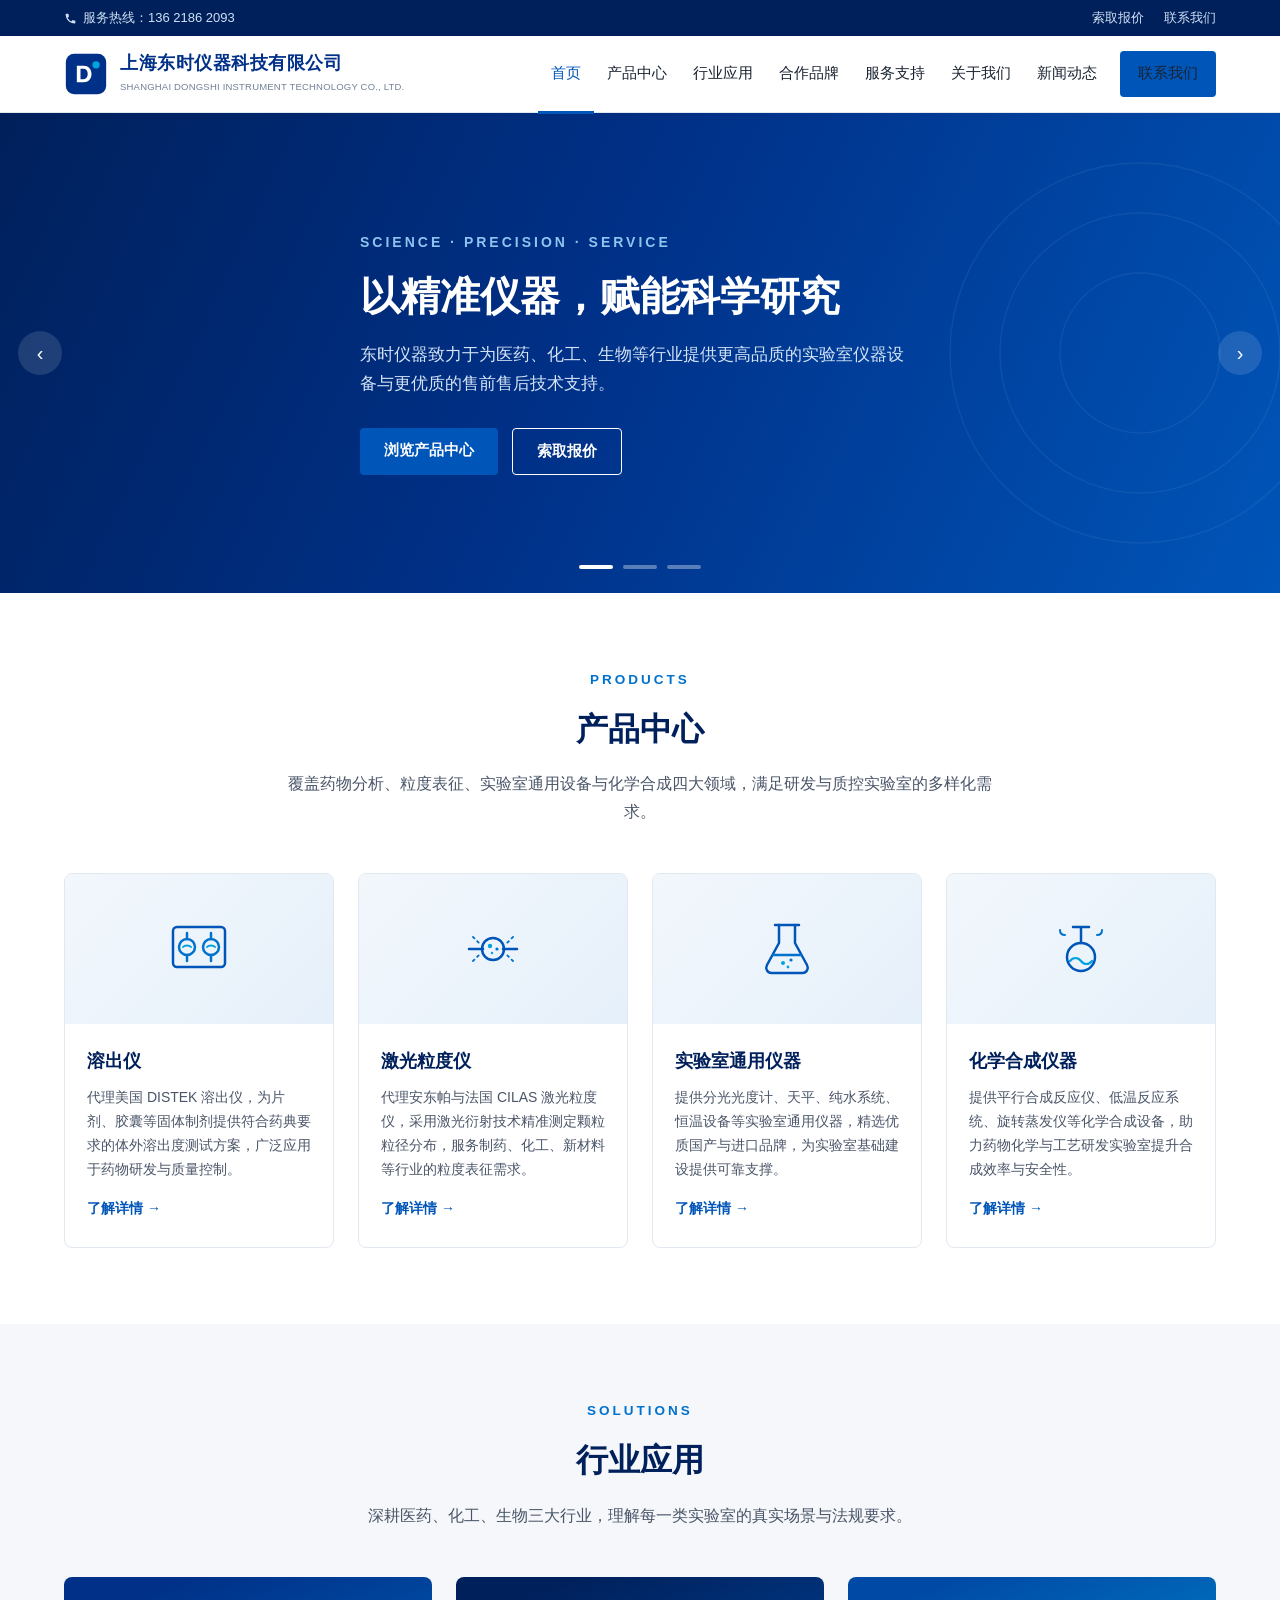
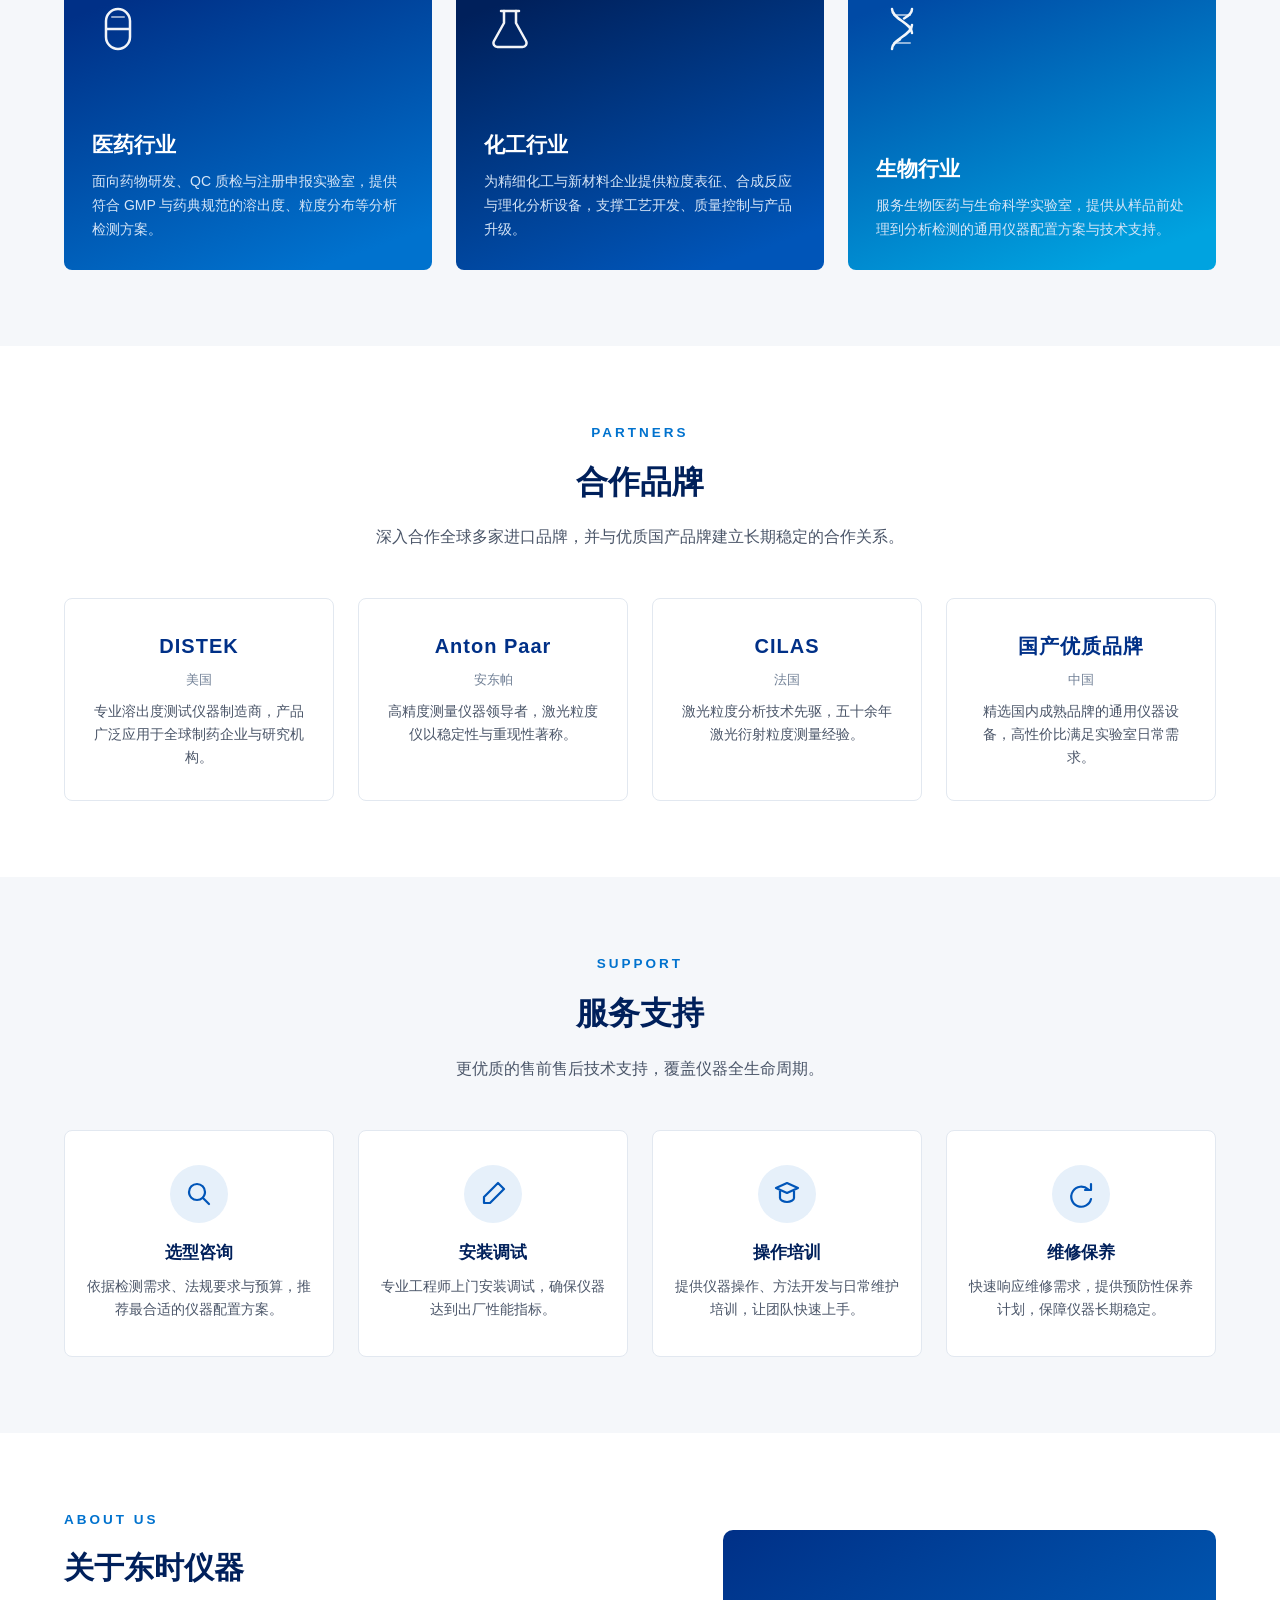
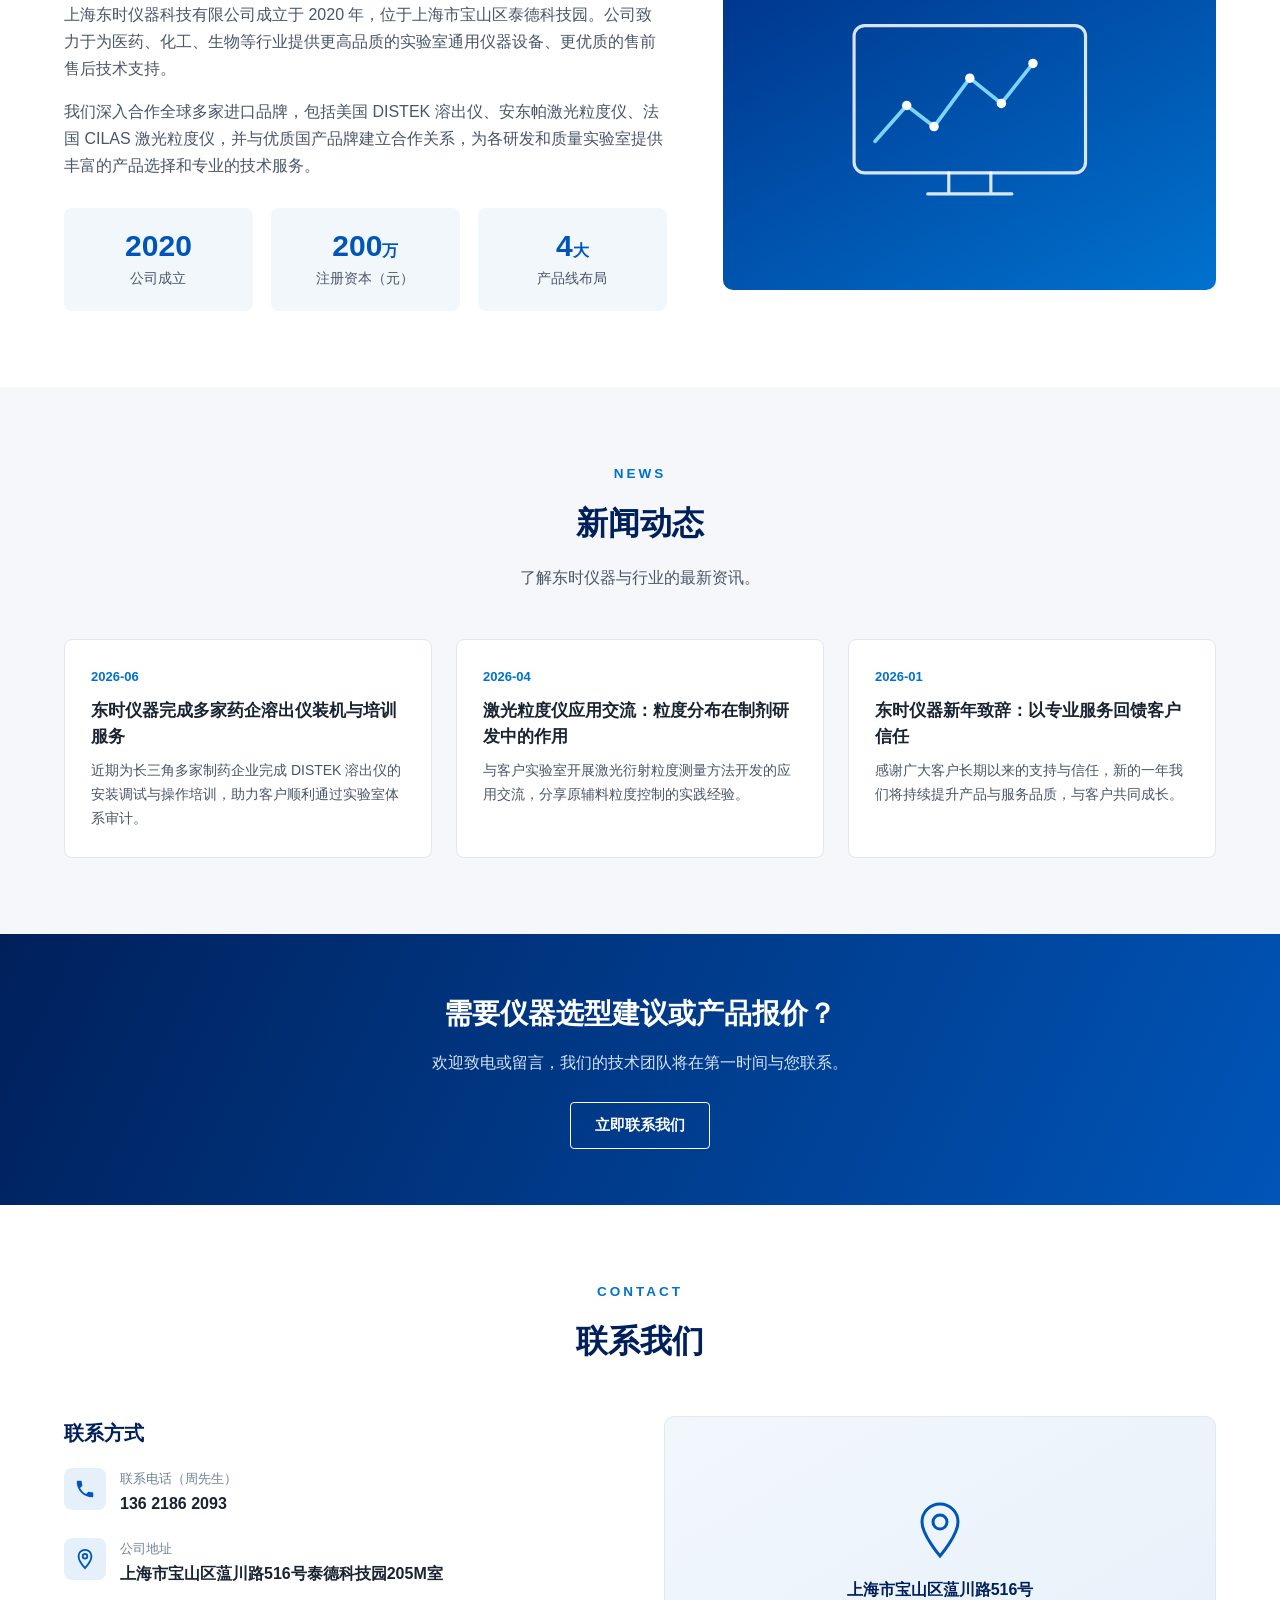
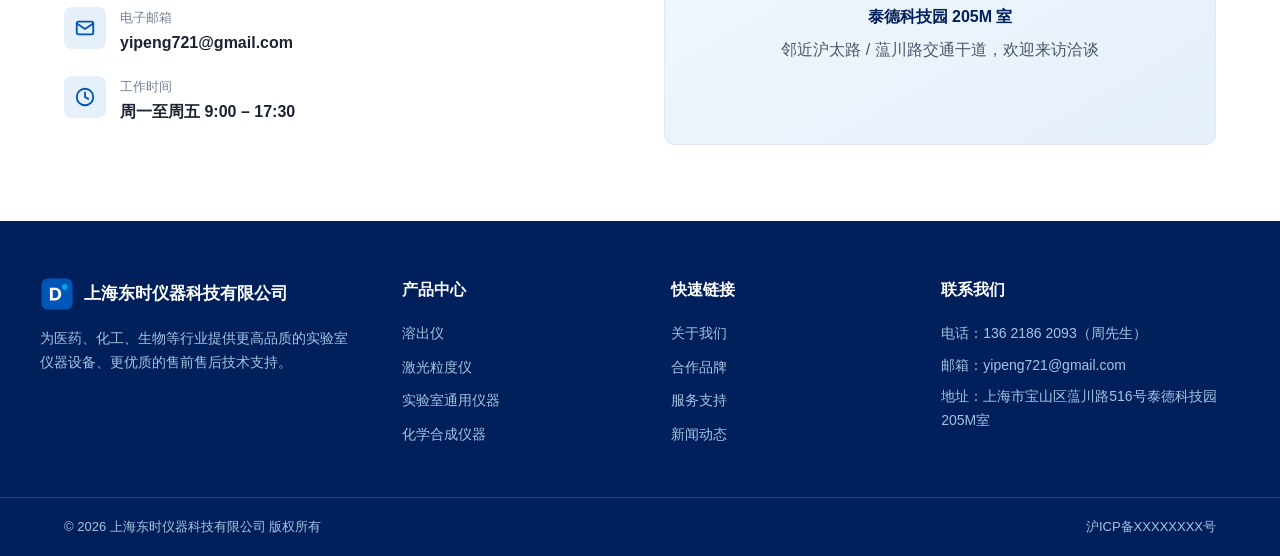
==== index.html @ e36bd873 "上海东时仪器科技有限公司官网 Co-Authored-By: Claude Fable 5 <noreply@anthropic.com>" ====
<!DOCTYPE html>
<html lang="zh-CN">
<head>
<meta charset="UTF-8">
<meta name="viewport" content="width=device-width, initial-scale=1.0">
<title>上海东时仪器科技有限公司 - 溶出仪 | 激光粒度仪 | 实验室通用仪器 | 化学合成仪器</title>
<meta name="description" content="上海东时仪器科技有限公司致力于为医药、化工、生物等行业提供高品质的实验室仪器设备与优质的售前售后技术支持。代理美国DISTEK溶出仪、安东帕激光粒度仪、法国CILAS激光粒度仪等国际品牌。">
<meta name="keywords" content="溶出仪,激光粒度仪,实验室通用仪器,化学合成仪器,DISTEK,安东帕,CILAS,上海东时仪器">
<style>
:root{
  --blue-900:#00205b;
  --blue-800:#003087;
  --blue-600:#0055b8;
  --blue-500:#0072ce;
  --blue-100:#e6f0fa;
  --blue-50:#f2f7fc;
  --ink:#1a2332;
  --gray-700:#4a5568;
  --gray-500:#718096;
  --gray-200:#e2e8f0;
  --gray-100:#f5f7fa;
  --white:#ffffff;
  --accent:#00a3e0;
  --max:1200px;
}
*{margin:0;padding:0;box-sizing:border-box;}
html{scroll-behavior:smooth;}
body{font-family:"PingFang SC","Hiragino Sans GB","Microsoft YaHei","Helvetica Neue",Arial,sans-serif;color:var(--ink);background:var(--white);line-height:1.7;font-size:16px;}
a{color:inherit;text-decoration:none;}
img{max-width:100%;display:block;}
ul{list-style:none;}
.container{max-width:var(--max);margin:0 auto;padding:0 24px;}

/* ===== Top utility bar ===== */
.topbar{background:var(--blue-900);color:#cfe0f5;font-size:13px;}
.topbar .container{display:flex;justify-content:space-between;align-items:center;height:36px;}
.topbar a{color:#cfe0f5;transition:color .2s;}
.topbar a:hover{color:#fff;}
.topbar .links{display:flex;gap:20px;}
.topbar .phone{display:flex;align-items:center;gap:6px;}

/* ===== Header / Nav ===== */
.header{background:var(--white);border-bottom:1px solid var(--gray-200);position:sticky;top:0;z-index:100;box-shadow:0 1px 8px rgba(0,32,91,.06);}
.header .container{display:flex;align-items:center;justify-content:space-between;height:76px;}
.logo{display:flex;align-items:center;gap:12px;}
.logo-mark{width:44px;height:44px;flex:none;}
.logo-text{line-height:1.25;}
.logo-text .cn{font-size:17.5px;font-weight:700;color:var(--blue-800);letter-spacing:.5px;white-space:nowrap;}
.logo-text .en{font-size:9.5px;color:var(--gray-500);letter-spacing:.2px;white-space:nowrap;}
.nav{display:flex;align-items:center;gap:0;}
.nav>li>a{display:block;padding:26px 13px;font-size:15px;font-weight:500;color:var(--ink);border-bottom:3px solid transparent;transition:all .2s;white-space:nowrap;}
.nav>li>a:hover,.nav>li>a.active{color:var(--blue-600);border-bottom-color:var(--blue-600);}
.nav-cta{margin-left:10px;}
.nav-cta .btn{white-space:nowrap;padding:9px 18px;}
@media (max-width:1150px){.logo-text .en{display:none;}.nav>li>a{padding:26px 10px;font-size:14.5px;}}
.btn{display:inline-block;padding:10px 24px;border-radius:4px;font-size:14.5px;font-weight:600;cursor:pointer;transition:all .2s;border:none;}
.btn-primary{background:var(--blue-600);color:#fff;}
.btn-primary:hover{background:var(--blue-800);}
.btn-outline{border:1.5px solid #fff;color:#fff;background:transparent;}
.btn-outline:hover{background:rgba(255,255,255,.15);}
.hamburger{display:none;background:none;border:none;cursor:pointer;padding:8px;}
.hamburger span{display:block;width:24px;height:2.5px;background:var(--blue-800);margin:5px 0;border-radius:2px;transition:.3s;}

/* ===== Hero carousel ===== */
.hero{position:relative;overflow:hidden;color:#fff;}
.slides{display:flex;transition:transform .6s ease;}
.slide{min-width:100%;min-height:480px;display:flex;align-items:center;position:relative;padding:70px 0;}
.slide-1{background:linear-gradient(115deg,#00205b 0%,#003087 45%,#0055b8 100%);}
.slide-2{background:linear-gradient(115deg,#001a4d 0%,#00318f 55%,#0072ce 100%);}
.slide-3{background:linear-gradient(115deg,#002b6b 0%,#004aa5 50%,#00a3e0 100%);}
.slide::after{content:"";position:absolute;inset:0;background:url("data:image/svg+xml,%3Csvg xmlns='http://www.w3.org/2000/svg' width='400' height='400' viewBox='0 0 400 400'%3E%3Cg fill='none' stroke='rgba(255,255,255,0.06)' stroke-width='1.5'%3E%3Ccircle cx='200' cy='200' r='80'/%3E%3Ccircle cx='200' cy='200' r='140'/%3E%3Ccircle cx='200' cy='200' r='190'/%3E%3C/g%3E%3C/svg%3E") right -60px center no-repeat;pointer-events:none;}
.slide .container{position:relative;z-index:2;}
.slide .eyebrow{font-size:14px;letter-spacing:3px;color:#8fc4f0;font-weight:600;margin-bottom:14px;}
.slide h1,.slide h2{font-size:40px;font-weight:700;line-height:1.35;margin-bottom:18px;max-width:640px;}
.slide p{font-size:17px;color:#d5e5f7;max-width:560px;margin-bottom:30px;}
.slide .actions{display:flex;gap:14px;flex-wrap:wrap;}
.hero-dots{position:absolute;bottom:24px;left:50%;transform:translateX(-50%);display:flex;gap:10px;z-index:5;}
.hero-dots button{width:34px;height:4px;border-radius:2px;border:none;background:rgba(255,255,255,.35);cursor:pointer;transition:background .3s;}
.hero-dots button.on{background:#fff;}
.hero-arrow{position:absolute;top:50%;transform:translateY(-50%);z-index:5;background:rgba(255,255,255,.12);border:none;color:#fff;width:44px;height:44px;border-radius:50%;font-size:20px;cursor:pointer;transition:background .2s;}
.hero-arrow:hover{background:rgba(255,255,255,.28);}
.hero-arrow.prev{left:18px;}
.hero-arrow.next{right:18px;}

/* ===== Section base ===== */
.section{padding:76px 0;}
.section-alt{background:var(--gray-100);}
.section-head{text-align:center;max-width:720px;margin:0 auto 48px;}
.section-head .kicker{font-size:13.5px;letter-spacing:3px;color:var(--blue-500);font-weight:700;margin-bottom:10px;}
.section-head h2{font-size:32px;color:var(--blue-900);font-weight:700;margin-bottom:14px;}
.section-head p{color:var(--gray-700);font-size:16px;}

/* ===== Product cards ===== */
.grid-4{display:grid;grid-template-columns:repeat(4,1fr);gap:24px;}
.card{background:#fff;border:1px solid var(--gray-200);border-radius:8px;overflow:hidden;transition:all .25s;display:flex;flex-direction:column;}
.card:hover{transform:translateY(-6px);box-shadow:0 14px 34px rgba(0,48,135,.14);border-color:var(--blue-500);}
.card-visual{height:150px;display:flex;align-items:center;justify-content:center;background:linear-gradient(135deg,var(--blue-50),var(--blue-100));}
.card-visual svg{width:72px;height:72px;}
.card-body{padding:22px 22px 26px;flex:1;display:flex;flex-direction:column;}
.card-body h3{font-size:18px;color:var(--blue-900);margin-bottom:10px;font-weight:700;}
.card-body p{font-size:14px;color:var(--gray-700);flex:1;margin-bottom:16px;}
.card-link{font-size:14px;font-weight:600;color:var(--blue-600);}
.card-link::after{content:" →";transition:margin .2s;}
.card:hover .card-link::after{margin-left:4px;}

/* ===== Solutions / industries ===== */
.grid-3{display:grid;grid-template-columns:repeat(3,1fr);gap:24px;}
.industry{position:relative;border-radius:8px;overflow:hidden;color:#fff;padding:150px 28px 28px;min-height:260px;display:flex;flex-direction:column;justify-content:flex-end;transition:transform .25s;}
.industry:hover{transform:translateY(-6px);}
.ind-pharma{background:linear-gradient(160deg,#003087 10%,#0072ce 90%);}
.ind-chem{background:linear-gradient(160deg,#00205b 10%,#0055b8 90%);}
.ind-bio{background:linear-gradient(160deg,#004aa5 10%,#00a3e0 90%);}
.industry h3{font-size:21px;margin-bottom:8px;font-weight:700;}
.industry p{font-size:14px;color:#d5e5f7;}
.industry .icon{position:absolute;top:26px;left:28px;width:52px;height:52px;opacity:.95;}

/* ===== Brands ===== */
.brands{display:grid;grid-template-columns:repeat(4,1fr);gap:24px;}
.brand{background:#fff;border:1px solid var(--gray-200);border-radius:8px;padding:30px 24px;text-align:center;transition:all .25s;}
.brand:hover{box-shadow:0 10px 26px rgba(0,48,135,.12);border-color:var(--blue-500);}
.brand .name{font-size:20px;font-weight:800;color:var(--blue-800);letter-spacing:1px;margin-bottom:6px;}
.brand .from{font-size:13px;color:var(--gray-500);margin-bottom:10px;}
.brand p{font-size:13.5px;color:var(--gray-700);}

/* ===== About ===== */
.about-wrap{display:grid;grid-template-columns:1.1fr .9fr;gap:56px;align-items:center;}
.about-text h2{font-size:30px;color:var(--blue-900);margin-bottom:8px;}
.about-text .kicker{font-size:13.5px;letter-spacing:3px;color:var(--blue-500);font-weight:700;margin-bottom:10px;}
.about-text p{color:var(--gray-700);margin-bottom:16px;}
.stats{display:grid;grid-template-columns:repeat(3,1fr);gap:18px;margin-top:28px;}
.stat{background:var(--blue-50);border-radius:8px;padding:20px 16px;text-align:center;}
.stat .num{font-size:30px;font-weight:800;color:var(--blue-600);line-height:1.2;}
.stat .num span{font-size:16px;font-weight:600;}
.stat .label{font-size:13.5px;color:var(--gray-700);margin-top:4px;}
.about-visual{background:linear-gradient(150deg,var(--blue-800),var(--blue-500));border-radius:10px;min-height:360px;display:flex;align-items:center;justify-content:center;position:relative;overflow:hidden;}
.about-visual svg{width:64%;height:auto;}

/* ===== Services ===== */
.services{display:grid;grid-template-columns:repeat(4,1fr);gap:24px;}
.service{text-align:center;padding:34px 22px;background:#fff;border-radius:8px;border:1px solid var(--gray-200);transition:all .25s;}
.service:hover{box-shadow:0 10px 26px rgba(0,48,135,.12);}
.service .ico{width:58px;height:58px;margin:0 auto 16px;background:var(--blue-100);border-radius:50%;display:flex;align-items:center;justify-content:center;}
.service .ico svg{width:30px;height:30px;}
.service h3{font-size:17px;color:var(--blue-900);margin-bottom:8px;}
.service p{font-size:13.5px;color:var(--gray-700);}

/* ===== News ===== */
.news-grid{display:grid;grid-template-columns:repeat(3,1fr);gap:24px;}
.news{background:#fff;border:1px solid var(--gray-200);border-radius:8px;padding:26px;transition:all .25s;}
.news:hover{box-shadow:0 10px 26px rgba(0,48,135,.12);border-color:var(--blue-500);}
.news .date{font-size:13px;color:var(--blue-500);font-weight:600;margin-bottom:10px;}
.news h3{font-size:17px;color:var(--ink);margin-bottom:10px;line-height:1.5;}
.news p{font-size:14px;color:var(--gray-700);}

/* ===== CTA band ===== */
.cta-band{background:linear-gradient(115deg,var(--blue-900),var(--blue-600));color:#fff;padding:56px 0;text-align:center;}
.cta-band h2{font-size:28px;margin-bottom:12px;}
.cta-band p{color:#d5e5f7;margin-bottom:26px;font-size:16px;}

/* ===== Contact ===== */
.contact-wrap{display:grid;grid-template-columns:1fr 1fr;gap:48px;}
.contact-info h3{font-size:20px;color:var(--blue-900);margin-bottom:18px;}
.contact-item{display:flex;gap:14px;margin-bottom:20px;align-items:flex-start;}
.contact-item .ico{width:42px;height:42px;flex:none;background:var(--blue-100);border-radius:8px;display:flex;align-items:center;justify-content:center;}
.contact-item .ico svg{width:22px;height:22px;}
.contact-item .label{font-size:13px;color:var(--gray-500);}
.contact-item .val{font-size:16px;font-weight:600;color:var(--ink);}
.contact-map{background:linear-gradient(150deg,var(--blue-50),var(--blue-100));border:1px solid var(--gray-200);border-radius:10px;display:flex;flex-direction:column;align-items:center;justify-content:center;padding:40px;text-align:center;color:var(--gray-700);}
.contact-map svg{width:64px;height:64px;margin-bottom:14px;}
.contact-map .addr{font-weight:600;color:var(--blue-900);font-size:16px;margin-bottom:6px;}

/* ===== Footer ===== */
.footer{background:var(--blue-900);color:#a9c2e2;font-size:14px;}
.footer-main{padding:56px 0 40px;display:grid;grid-template-columns:1.4fr 1fr 1fr 1.3fr;gap:40px;}
.footer h4{color:#fff;font-size:15.5px;margin-bottom:18px;font-weight:600;}
.footer .flogo{display:flex;align-items:center;gap:10px;margin-bottom:16px;}
.footer .flogo .cn{color:#fff;font-weight:700;font-size:17px;}
.footer p{margin-bottom:8px;}
.footer ul li{margin-bottom:10px;}
.footer a:hover{color:#fff;}
.footer-bottom{border-top:1px solid rgba(255,255,255,.14);padding:18px 0;font-size:13px;}
.footer-bottom .container{display:flex;justify-content:space-between;flex-wrap:wrap;gap:8px;}
.footer-bottom a:hover{color:#fff;}

/* ===== Back to top ===== */
#toTop{position:fixed;right:26px;bottom:26px;width:44px;height:44px;border-radius:50%;background:var(--blue-600);color:#fff;border:none;font-size:18px;cursor:pointer;opacity:0;pointer-events:none;transition:opacity .3s;z-index:90;box-shadow:0 6px 18px rgba(0,48,135,.35);}
#toTop.show{opacity:1;pointer-events:auto;}

/* ===== Responsive ===== */
@media (max-width:1024px){
  .grid-4,.brands,.services{grid-template-columns:repeat(2,1fr);}
  .grid-3,.news-grid{grid-template-columns:1fr 1fr;}
  .about-wrap,.contact-wrap{grid-template-columns:1fr;}
  .footer-main{grid-template-columns:1fr 1fr;}
  .slide h1,.slide h2{font-size:32px;}
}
@media (max-width:720px){
  .nav{display:none;position:absolute;top:76px;left:0;right:0;background:#fff;flex-direction:column;gap:0;box-shadow:0 12px 24px rgba(0,32,91,.12);padding:8px 0 16px;}
  .nav.open{display:flex;}
  .nav>li{width:100%;}
  .nav>li>a{padding:14px 24px;border-bottom:none;}
  .nav-cta{margin:10px 24px 0;}
  .hamburger{display:block;}
  .topbar .links{display:none;}
  .grid-4,.grid-3,.brands,.services,.news-grid{grid-template-columns:1fr;}
  .footer-main{grid-template-columns:1fr;}
  .slide h1,.slide h2{font-size:26px;}
  .slide{min-height:420px;}
  .stats{grid-template-columns:repeat(3,1fr);gap:10px;}
  .section{padding:56px 0;}
  .hero-arrow{display:none;}
}
</style>
</head>
<body>

<!-- ======= 顶部通栏 ======= -->
<div class="topbar">
  <div class="container">
    <div class="phone">
      <svg width="13" height="13" viewBox="0 0 24 24" fill="currentColor"><path d="M6.6 10.8c1.4 2.8 3.8 5.1 6.6 6.6l2.2-2.2c.3-.3.7-.4 1-.2 1.1.4 2.3.6 3.6.6.6 0 1 .4 1 1V20c0 .6-.4 1-1 1C10.6 21 3 13.4 3 4c0-.6.4-1 1-1h3.5c.6 0 1 .4 1 1 0 1.2.2 2.4.6 3.6.1.3 0 .7-.2 1l-2.3 2.2z"/></svg>
      服务热线：136 2186 2093
    </div>
    <div class="links">
      <a href="#contact">索取报价</a>
      <a href="#contact">联系我们</a>
    </div>
  </div>
</div>

<!-- ======= 主导航 ======= -->
<header class="header">
  <div class="container">
    <a class="logo" href="#top">
      <svg class="logo-mark" viewBox="0 0 48 48" xmlns="http://www.w3.org/2000/svg">
        <rect x="2" y="2" width="44" height="44" rx="9" fill="#003087"/>
        <path d="M14 33V15h7.5c5 0 8.5 3.6 8.5 9s-3.5 9-8.5 9H14zm4-3.4h3.3c2.8 0 4.6-2.2 4.6-5.6s-1.8-5.6-4.6-5.6H18v11.2z" fill="#fff"/>
        <circle cx="35" cy="14" r="4" fill="#00a3e0"/>
      </svg>
      <span class="logo-text">
        <span class="cn">上海东时仪器科技有限公司</span><br>
        <span class="en">SHANGHAI DONGSHI INSTRUMENT TECHNOLOGY CO., LTD.</span>
      </span>
    </a>
    <nav>
      <ul class="nav" id="mainNav">
        <li><a href="#top" class="active">首页</a></li>
        <li><a href="#products">产品中心</a></li>
        <li><a href="#solutions">行业应用</a></li>
        <li><a href="#brands">合作品牌</a></li>
        <li><a href="#services">服务支持</a></li>
        <li><a href="#about">关于我们</a></li>
        <li><a href="#news">新闻动态</a></li>
        <li class="nav-cta"><a class="btn btn-primary" href="#contact">联系我们</a></li>
      </ul>
    </nav>
    <button class="hamburger" id="hamburger" aria-label="菜单"><span></span><span></span><span></span></button>
  </div>
</header>

<!-- ======= Banner 轮播 ======= -->
<section class="hero" id="top">
  <div class="slides" id="slides">
    <div class="slide slide-1">
      <div class="container">
        <div class="eyebrow">SCIENCE · PRECISION · SERVICE</div>
        <h1>以精准仪器，赋能科学研究</h1>
        <p>东时仪器致力于为医药、化工、生物等行业提供更高品质的实验室仪器设备与更优质的售前售后技术支持。</p>
        <div class="actions">
          <a class="btn btn-primary" href="#products">浏览产品中心</a>
          <a class="btn btn-outline" href="#contact">索取报价</a>
        </div>
      </div>
    </div>
    <div class="slide slide-2">
      <div class="container">
        <div class="eyebrow">GLOBAL PARTNERS</div>
        <h2>携手全球一流品牌，服务中国实验室</h2>
        <p>深入合作美国 DISTEK、安东帕、法国 CILAS 等多家进口品牌，并与优质国产品牌建立稳定合作，为研发与质量实验室提供全面选择。</p>
        <div class="actions">
          <a class="btn btn-primary" href="#brands">了解合作品牌</a>
        </div>
      </div>
    </div>
    <div class="slide slide-3">
      <div class="container">
        <div class="eyebrow">TECHNICAL SUPPORT</div>
        <h2>专业技术团队，全生命周期服务保障</h2>
        <p>从选型咨询、安装调试、操作培训到维修保养，提供覆盖仪器全生命周期的技术支持，让每一台仪器持续稳定运行。</p>
        <div class="actions">
          <a class="btn btn-primary" href="#services">查看服务支持</a>
        </div>
      </div>
    </div>
  </div>
  <button class="hero-arrow prev" id="prevBtn" aria-label="上一张">‹</button>
  <button class="hero-arrow next" id="nextBtn" aria-label="下一张">›</button>
  <div class="hero-dots" id="dots"></div>
</section>

<!-- ======= 产品中心 ======= -->
<section class="section" id="products">
  <div class="container">
    <div class="section-head">
      <div class="kicker">PRODUCTS</div>
      <h2>产品中心</h2>
      <p>覆盖药物分析、粒度表征、实验室通用设备与化学合成四大领域，满足研发与质控实验室的多样化需求。</p>
    </div>
    <div class="grid-4">
      <div class="card">
        <div class="card-visual">
          <svg viewBox="0 0 72 72" fill="none" xmlns="http://www.w3.org/2000/svg">
            <rect x="10" y="14" width="52" height="40" rx="4" stroke="#0055b8" stroke-width="2.5"/>
            <circle cx="24" cy="34" r="8" stroke="#0072ce" stroke-width="2.5"/>
            <path d="M24 26v-6M24 42v6" stroke="#0072ce" stroke-width="2.5" stroke-linecap="round"/>
            <circle cx="48" cy="34" r="8" stroke="#0072ce" stroke-width="2.5"/>
            <path d="M48 26v-6M48 42v6" stroke="#0072ce" stroke-width="2.5" stroke-linecap="round"/>
            <path d="M20 34c1.5-2 6.5-2 8 0M44 34c1.5-2 6.5-2 8 0" stroke="#00a3e0" stroke-width="2" stroke-linecap="round"/>
          </svg>
        </div>
        <div class="card-body">
          <h3>溶出仪</h3>
          <p>代理美国 DISTEK 溶出仪，为片剂、胶囊等固体制剂提供符合药典要求的体外溶出度测试方案，广泛应用于药物研发与质量控制。</p>
          <span class="card-link">了解详情</span>
        </div>
      </div>
      <div class="card">
        <div class="card-visual">
          <svg viewBox="0 0 72 72" fill="none" xmlns="http://www.w3.org/2000/svg">
            <path d="M12 36h14M46 36h14" stroke="#0055b8" stroke-width="2.5" stroke-linecap="round"/>
            <circle cx="36" cy="36" r="11" stroke="#0055b8" stroke-width="2.5"/>
            <circle cx="33" cy="33" r="2.2" fill="#00a3e0"/>
            <circle cx="40" cy="36" r="1.6" fill="#0072ce"/>
            <circle cx="35" cy="40" r="1.2" fill="#00a3e0"/>
            <path d="M16 24l8 8M56 24l-8 8M16 48l8-8M56 48l-8-8" stroke="#0072ce" stroke-width="1.8" stroke-linecap="round" stroke-dasharray="2 4"/>
          </svg>
        </div>
        <div class="card-body">
          <h3>激光粒度仪</h3>
          <p>代理安东帕与法国 CILAS 激光粒度仪，采用激光衍射技术精准测定颗粒粒径分布，服务制药、化工、新材料等行业的粒度表征需求。</p>
          <span class="card-link">了解详情</span>
        </div>
      </div>
      <div class="card">
        <div class="card-visual">
          <svg viewBox="0 0 72 72" fill="none" xmlns="http://www.w3.org/2000/svg">
            <path d="M28 12v18L16 52c-2 3.5.5 8 4.5 8h31c4 0 6.5-4.5 4.5-8L44 30V12" stroke="#0055b8" stroke-width="2.5" stroke-linecap="round" stroke-linejoin="round"/>
            <path d="M24 12h24" stroke="#0055b8" stroke-width="2.5" stroke-linecap="round"/>
            <path d="M22 42h28" stroke="#0072ce" stroke-width="2.5" stroke-linecap="round"/>
            <circle cx="32" cy="50" r="2" fill="#00a3e0"/>
            <circle cx="40" cy="47" r="1.6" fill="#0072ce"/>
            <circle cx="37" cy="54" r="1.4" fill="#00a3e0"/>
          </svg>
        </div>
        <div class="card-body">
          <h3>实验室通用仪器</h3>
          <p>提供分光光度计、天平、纯水系统、恒温设备等实验室通用仪器，精选优质国产与进口品牌，为实验室基础建设提供可靠支撑。</p>
          <span class="card-link">了解详情</span>
        </div>
      </div>
      <div class="card">
        <div class="card-visual">
          <svg viewBox="0 0 72 72" fill="none" xmlns="http://www.w3.org/2000/svg">
            <circle cx="36" cy="44" r="14" stroke="#0055b8" stroke-width="2.5"/>
            <path d="M36 30V14M28 14h16" stroke="#0055b8" stroke-width="2.5" stroke-linecap="round"/>
            <path d="M25 48c3-4 8-4 11 0s8 4 11 0" stroke="#00a3e0" stroke-width="2.2" stroke-linecap="round"/>
            <path d="M52 22c3 0 5-2 5-5M20 22c-3 0-5-2-5-5" stroke="#0072ce" stroke-width="2" stroke-linecap="round"/>
          </svg>
        </div>
        <div class="card-body">
          <h3>化学合成仪器</h3>
          <p>提供平行合成反应仪、低温反应系统、旋转蒸发仪等化学合成设备，助力药物化学与工艺研发实验室提升合成效率与安全性。</p>
          <span class="card-link">了解详情</span>
        </div>
      </div>
    </div>
  </div>
</section>

<!-- ======= 行业应用 ======= -->
<section class="section section-alt" id="solutions">
  <div class="container">
    <div class="section-head">
      <div class="kicker">SOLUTIONS</div>
      <h2>行业应用</h2>
      <p>深耕医药、化工、生物三大行业，理解每一类实验室的真实场景与法规要求。</p>
    </div>
    <div class="grid-3">
      <div class="industry ind-pharma">
        <svg class="icon" viewBox="0 0 52 52" fill="none"><rect x="14" y="6" width="24" height="40" rx="12" stroke="#fff" stroke-width="2.5"/><path d="M14 26h24" stroke="#fff" stroke-width="2.5"/><path d="M20 14l12 0" stroke="rgba(255,255,255,.6)" stroke-width="2" stroke-linecap="round"/></svg>
        <h3>医药行业</h3>
        <p>面向药物研发、QC 质检与注册申报实验室，提供符合 GMP 与药典规范的溶出度、粒度分布等分析检测方案。</p>
      </div>
      <div class="industry ind-chem">
        <svg class="icon" viewBox="0 0 52 52" fill="none"><path d="M20 8v12L10 38c-1.5 3 .5 6 3.5 6h25c3 0 5-3 3.5-6L32 20V8" stroke="#fff" stroke-width="2.5" stroke-linecap="round" stroke-linejoin="round"/><path d="M17 8h18" stroke="#fff" stroke-width="2.5" stroke-linecap="round"/></svg>
        <h3>化工行业</h3>
        <p>为精细化工与新材料企业提供粒度表征、合成反应与理化分析设备，支撑工艺开发、质量控制与产品升级。</p>
      </div>
      <div class="industry ind-bio">
        <svg class="icon" viewBox="0 0 52 52" fill="none"><path d="M16 6c0 10 20 14 20 24M36 6c0 4-3.5 7-8 9.5M16 46c0-10 20-14 20-24M16 46c0-4 3.5-7 8-9.5" stroke="#fff" stroke-width="2.5" stroke-linecap="round"/><path d="M18 12h16M18 40h16" stroke="rgba(255,255,255,.6)" stroke-width="2" stroke-linecap="round"/></svg>
        <h3>生物行业</h3>
        <p>服务生物医药与生命科学实验室，提供从样品前处理到分析检测的通用仪器配置方案与技术支持。</p>
      </div>
    </div>
  </div>
</section>

<!-- ======= 合作品牌 ======= -->
<section class="section" id="brands">
  <div class="container">
    <div class="section-head">
      <div class="kicker">PARTNERS</div>
      <h2>合作品牌</h2>
      <p>深入合作全球多家进口品牌，并与优质国产品牌建立长期稳定的合作关系。</p>
    </div>
    <div class="brands">
      <div class="brand">
        <div class="name">DISTEK</div>
        <div class="from">美国</div>
        <p>专业溶出度测试仪器制造商，产品广泛应用于全球制药企业与研究机构。</p>
      </div>
      <div class="brand">
        <div class="name">Anton Paar</div>
        <div class="from">安东帕</div>
        <p>高精度测量仪器领导者，激光粒度仪以稳定性与重现性著称。</p>
      </div>
      <div class="brand">
        <div class="name">CILAS</div>
        <div class="from">法国</div>
        <p>激光粒度分析技术先驱，五十余年激光衍射粒度测量经验。</p>
      </div>
      <div class="brand">
        <div class="name">国产优质品牌</div>
        <div class="from">中国</div>
        <p>精选国内成熟品牌的通用仪器设备，高性价比满足实验室日常需求。</p>
      </div>
    </div>
  </div>
</section>

<!-- ======= 服务支持 ======= -->
<section class="section section-alt" id="services">
  <div class="container">
    <div class="section-head">
      <div class="kicker">SUPPORT</div>
      <h2>服务支持</h2>
      <p>更优质的售前售后技术支持，覆盖仪器全生命周期。</p>
    </div>
    <div class="services">
      <div class="service">
        <div class="ico"><svg viewBox="0 0 30 30" fill="none"><circle cx="13" cy="13" r="8" stroke="#0055b8" stroke-width="2.2"/><path d="M19 19l6 6" stroke="#0055b8" stroke-width="2.2" stroke-linecap="round"/></svg></div>
        <h3>选型咨询</h3>
        <p>依据检测需求、法规要求与预算，推荐最合适的仪器配置方案。</p>
      </div>
      <div class="service">
        <div class="ico"><svg viewBox="0 0 30 30" fill="none"><path d="M20 4l6 6-14 14H6v-6L20 4z" stroke="#0055b8" stroke-width="2.2" stroke-linejoin="round"/></svg></div>
        <h3>安装调试</h3>
        <p>专业工程师上门安装调试，确保仪器达到出厂性能指标。</p>
      </div>
      <div class="service">
        <div class="ico"><svg viewBox="0 0 30 30" fill="none"><path d="M15 4L4 9l11 5 11-5-11-5z" stroke="#0055b8" stroke-width="2.2" stroke-linejoin="round"/><path d="M8 12v7c0 2 3.5 4 7 4s7-2 7-4v-7" stroke="#0055b8" stroke-width="2.2"/></svg></div>
        <h3>操作培训</h3>
        <p>提供仪器操作、方法开发与日常维护培训，让团队快速上手。</p>
      </div>
      <div class="service">
        <div class="ico"><svg viewBox="0 0 30 30" fill="none"><path d="M25 20a10 10 0 11-2.9-9.6" stroke="#0055b8" stroke-width="2.2" stroke-linecap="round"/><path d="M25 5v6h-6" stroke="#0055b8" stroke-width="2.2" stroke-linecap="round" stroke-linejoin="round"/></svg></div>
        <h3>维修保养</h3>
        <p>快速响应维修需求，提供预防性保养计划，保障仪器长期稳定。</p>
      </div>
    </div>
  </div>
</section>

<!-- ======= 关于我们 ======= -->
<section class="section" id="about">
  <div class="container">
    <div class="about-wrap">
      <div class="about-text">
        <div class="kicker">ABOUT US</div>
        <h2>关于东时仪器</h2>
        <p>上海东时仪器科技有限公司成立于 2020 年，位于上海市宝山区泰德科技园。公司致力于为医药、化工、生物等行业提供更高品质的实验室通用仪器设备、更优质的售前售后技术支持。</p>
        <p>我们深入合作全球多家进口品牌，包括美国 DISTEK 溶出仪、安东帕激光粒度仪、法国 CILAS 激光粒度仪，并与优质国产品牌建立合作关系，为各研发和质量实验室提供丰富的产品选择和专业的技术服务。</p>
        <div class="stats">
          <div class="stat"><div class="num">2020</div><div class="label">公司成立</div></div>
          <div class="stat"><div class="num">200<span>万</span></div><div class="label">注册资本（元）</div></div>
          <div class="stat"><div class="num">4<span>大</span></div><div class="label">产品线布局</div></div>
        </div>
      </div>
      <div class="about-visual">
        <svg viewBox="0 0 300 220" fill="none" xmlns="http://www.w3.org/2000/svg">
          <rect x="40" y="30" width="220" height="140" rx="10" stroke="rgba(255,255,255,.85)" stroke-width="3"/>
          <path d="M60 140l30-34 26 20 34-46 30 24 30-38" stroke="#7fd4ff" stroke-width="3.5" stroke-linecap="round" stroke-linejoin="round"/>
          <circle cx="90" cy="106" r="4.5" fill="#fff"/>
          <circle cx="116" cy="126" r="4.5" fill="#fff"/>
          <circle cx="150" cy="80" r="4.5" fill="#fff"/>
          <circle cx="180" cy="104" r="4.5" fill="#fff"/>
          <circle cx="210" cy="66" r="4.5" fill="#fff"/>
          <path d="M110 190h80M130 170v20M170 170v20" stroke="rgba(255,255,255,.85)" stroke-width="3" stroke-linecap="round"/>
        </svg>
      </div>
    </div>
  </div>
</section>

<!-- ======= 新闻动态 ======= -->
<section class="section section-alt" id="news">
  <div class="container">
    <div class="section-head">
      <div class="kicker">NEWS</div>
      <h2>新闻动态</h2>
      <p>了解东时仪器与行业的最新资讯。</p>
    </div>
    <div class="news-grid">
      <div class="news">
        <div class="date">2026-06</div>
        <h3>东时仪器完成多家药企溶出仪装机与培训服务</h3>
        <p>近期为长三角多家制药企业完成 DISTEK 溶出仪的安装调试与操作培训，助力客户顺利通过实验室体系审计。</p>
      </div>
      <div class="news">
        <div class="date">2026-04</div>
        <h3>激光粒度仪应用交流：粒度分布在制剂研发中的作用</h3>
        <p>与客户实验室开展激光衍射粒度测量方法开发的应用交流，分享原辅料粒度控制的实践经验。</p>
      </div>
      <div class="news">
        <div class="date">2026-01</div>
        <h3>东时仪器新年致辞：以专业服务回馈客户信任</h3>
        <p>感谢广大客户长期以来的支持与信任，新的一年我们将持续提升产品与服务品质，与客户共同成长。</p>
      </div>
    </div>
  </div>
</section>

<!-- ======= CTA ======= -->
<section class="cta-band">
  <div class="container">
    <h2>需要仪器选型建议或产品报价？</h2>
    <p>欢迎致电或留言，我们的技术团队将在第一时间与您联系。</p>
    <a class="btn btn-outline" href="#contact" style="border-color:#fff;">立即联系我们</a>
  </div>
</section>

<!-- ======= 联系我们 ======= -->
<section class="section" id="contact">
  <div class="container">
    <div class="section-head">
      <div class="kicker">CONTACT</div>
      <h2>联系我们</h2>
    </div>
    <div class="contact-wrap">
      <div class="contact-info">
        <h3>联系方式</h3>
        <div class="contact-item">
          <div class="ico"><svg viewBox="0 0 24 24" fill="none"><path d="M6.6 10.8c1.4 2.8 3.8 5.1 6.6 6.6l2.2-2.2c.3-.3.7-.4 1-.2 1.1.4 2.3.6 3.6.6.6 0 1 .4 1 1V20c0 .6-.4 1-1 1C10.6 21 3 13.4 3 4c0-.6.4-1 1-1h3.5c.6 0 1 .4 1 1 0 1.2.2 2.4.6 3.6.1.3 0 .7-.2 1l-2.3 2.2z" fill="#0055b8"/></svg></div>
          <div><div class="label">联系电话（周先生）</div><div class="val">136 2186 2093</div></div>
        </div>
        <div class="contact-item">
          <div class="ico"><svg viewBox="0 0 24 24" fill="none"><path d="M12 2C8 2 5 5.1 5 9c0 5.2 7 13 7 13s7-7.8 7-13c0-3.9-3-7-7-7z" stroke="#0055b8" stroke-width="2"/><circle cx="12" cy="9" r="2.5" stroke="#0055b8" stroke-width="2"/></svg></div>
          <div><div class="label">公司地址</div><div class="val">上海市宝山区蕰川路516号泰德科技园205M室</div></div>
        </div>
        <div class="contact-item">
          <div class="ico"><svg viewBox="0 0 24 24" fill="none"><rect x="3" y="5" width="18" height="14" rx="2" stroke="#0055b8" stroke-width="2"/><path d="M3 7l9 6 9-6" stroke="#0055b8" stroke-width="2" stroke-linecap="round" stroke-linejoin="round"/></svg></div>
          <div><div class="label">电子邮箱</div><div class="val">yipeng721@gmail.com</div></div>
        </div>
        <div class="contact-item">
          <div class="ico"><svg viewBox="0 0 24 24" fill="none"><circle cx="12" cy="12" r="9" stroke="#0055b8" stroke-width="2"/><path d="M12 7v5l3.5 2" stroke="#0055b8" stroke-width="2" stroke-linecap="round"/></svg></div>
          <div><div class="label">工作时间</div><div class="val">周一至周五 9:00 – 17:30</div></div>
        </div>
      </div>
      <div class="contact-map">
        <svg viewBox="0 0 64 64" fill="none"><path d="M32 6C22 6 14 14 14 24c0 13 18 34 18 34s18-21 18-34c0-10-8-18-18-18z" stroke="#0055b8" stroke-width="3"/><circle cx="32" cy="24" r="7" stroke="#0055b8" stroke-width="3"/></svg>
        <div class="addr">上海市宝山区蕰川路516号<br>泰德科技园 205M 室</div>
        <p>邻近沪太路 / 蕰川路交通干道，欢迎来访洽谈</p>
      </div>
    </div>
  </div>
</section>

<!-- ======= 页脚 ======= -->
<footer class="footer">
  <div class="container footer-main">
    <div>
      <div class="flogo">
        <svg width="34" height="34" viewBox="0 0 48 48"><rect x="2" y="2" width="44" height="44" rx="9" fill="#0055b8"/><path d="M14 33V15h7.5c5 0 8.5 3.6 8.5 9s-3.5 9-8.5 9H14zm4-3.4h3.3c2.8 0 4.6-2.2 4.6-5.6s-1.8-5.6-4.6-5.6H18v11.2z" fill="#fff"/><circle cx="35" cy="14" r="4" fill="#00a3e0"/></svg>
        <span class="cn">上海东时仪器科技有限公司</span>
      </div>
      <p>为医药、化工、生物等行业提供更高品质的实验室仪器设备、更优质的售前售后技术支持。</p>
    </div>
    <div>
      <h4>产品中心</h4>
      <ul>
        <li><a href="#products">溶出仪</a></li>
        <li><a href="#products">激光粒度仪</a></li>
        <li><a href="#products">实验室通用仪器</a></li>
        <li><a href="#products">化学合成仪器</a></li>
      </ul>
    </div>
    <div>
      <h4>快速链接</h4>
      <ul>
        <li><a href="#about">关于我们</a></li>
        <li><a href="#brands">合作品牌</a></li>
        <li><a href="#services">服务支持</a></li>
        <li><a href="#news">新闻动态</a></li>
      </ul>
    </div>
    <div>
      <h4>联系我们</h4>
      <p>电话：136 2186 2093（周先生）</p>
      <p>邮箱：yipeng721@gmail.com</p>
      <p>地址：上海市宝山区蕰川路516号泰德科技园205M室</p>
    </div>
  </div>
  <div class="footer-bottom">
    <div class="container">
      <span>© 2026 上海东时仪器科技有限公司 版权所有</span>
      <a href="https://beian.miit.gov.cn/" target="_blank" rel="noopener">沪ICP备XXXXXXXX号</a>
    </div>
  </div>
</footer>

<button id="toTop" aria-label="回到顶部">↑</button>

<script>
// ===== Hero 轮播 =====
(function(){
  var slides = document.getElementById('slides');
  var count = slides.children.length;
  var idx = 0, timer;
  var dotsWrap = document.getElementById('dots');
  for (var i = 0; i < count; i++) {
    var b = document.createElement('button');
    b.dataset.i = i;
    b.addEventListener('click', function(){ go(+this.dataset.i); });
    dotsWrap.appendChild(b);
  }
  function render(){
    slides.style.transform = 'translateX(-' + idx * 100 + '%)';
    var dots = dotsWrap.children;
    for (var i = 0; i < dots.length; i++) dots[i].className = i === idx ? 'on' : '';
  }
  function go(i){ idx = (i + count) % count; render(); restart(); }
  function restart(){ clearInterval(timer); timer = setInterval(function(){ go(idx + 1); }, 6000); }
  document.getElementById('prevBtn').addEventListener('click', function(){ go(idx - 1); });
  document.getElementById('nextBtn').addEventListener('click', function(){ go(idx + 1); });
  render(); restart();
})();

// ===== 移动端菜单 =====
(function(){
  var nav = document.getElementById('mainNav');
  document.getElementById('hamburger').addEventListener('click', function(){
    nav.classList.toggle('open');
  });
  nav.addEventListener('click', function(e){
    if (e.target.tagName === 'A') nav.classList.remove('open');
  });
})();

// ===== 导航高亮 & 回到顶部 =====
(function(){
  var links = document.querySelectorAll('.nav>li>a[href^="#"]');
  var toTop = document.getElementById('toTop');
  var sections = [];
  links.forEach(function(a){
    var id = a.getAttribute('href').slice(1);
    var el = document.getElementById(id);
    if (el) sections.push({ id: id, el: el, a: a });
  });
  window.addEventListener('scroll', function(){
    toTop.classList.toggle('show', window.scrollY > 500);
    var pos = window.scrollY + 120;
    var current = sections[0];
    sections.forEach(function(s){ if (s.el.offsetTop <= pos) current = s; });
    links.forEach(function(a){ a.classList.remove('active'); });
    if (current) current.a.classList.add('active');
  }, { passive: true });
  toTop.addEventListener('click', function(){ window.scrollTo({ top: 0, behavior: 'smooth' }); });
})();
</script>
</body>
</html>
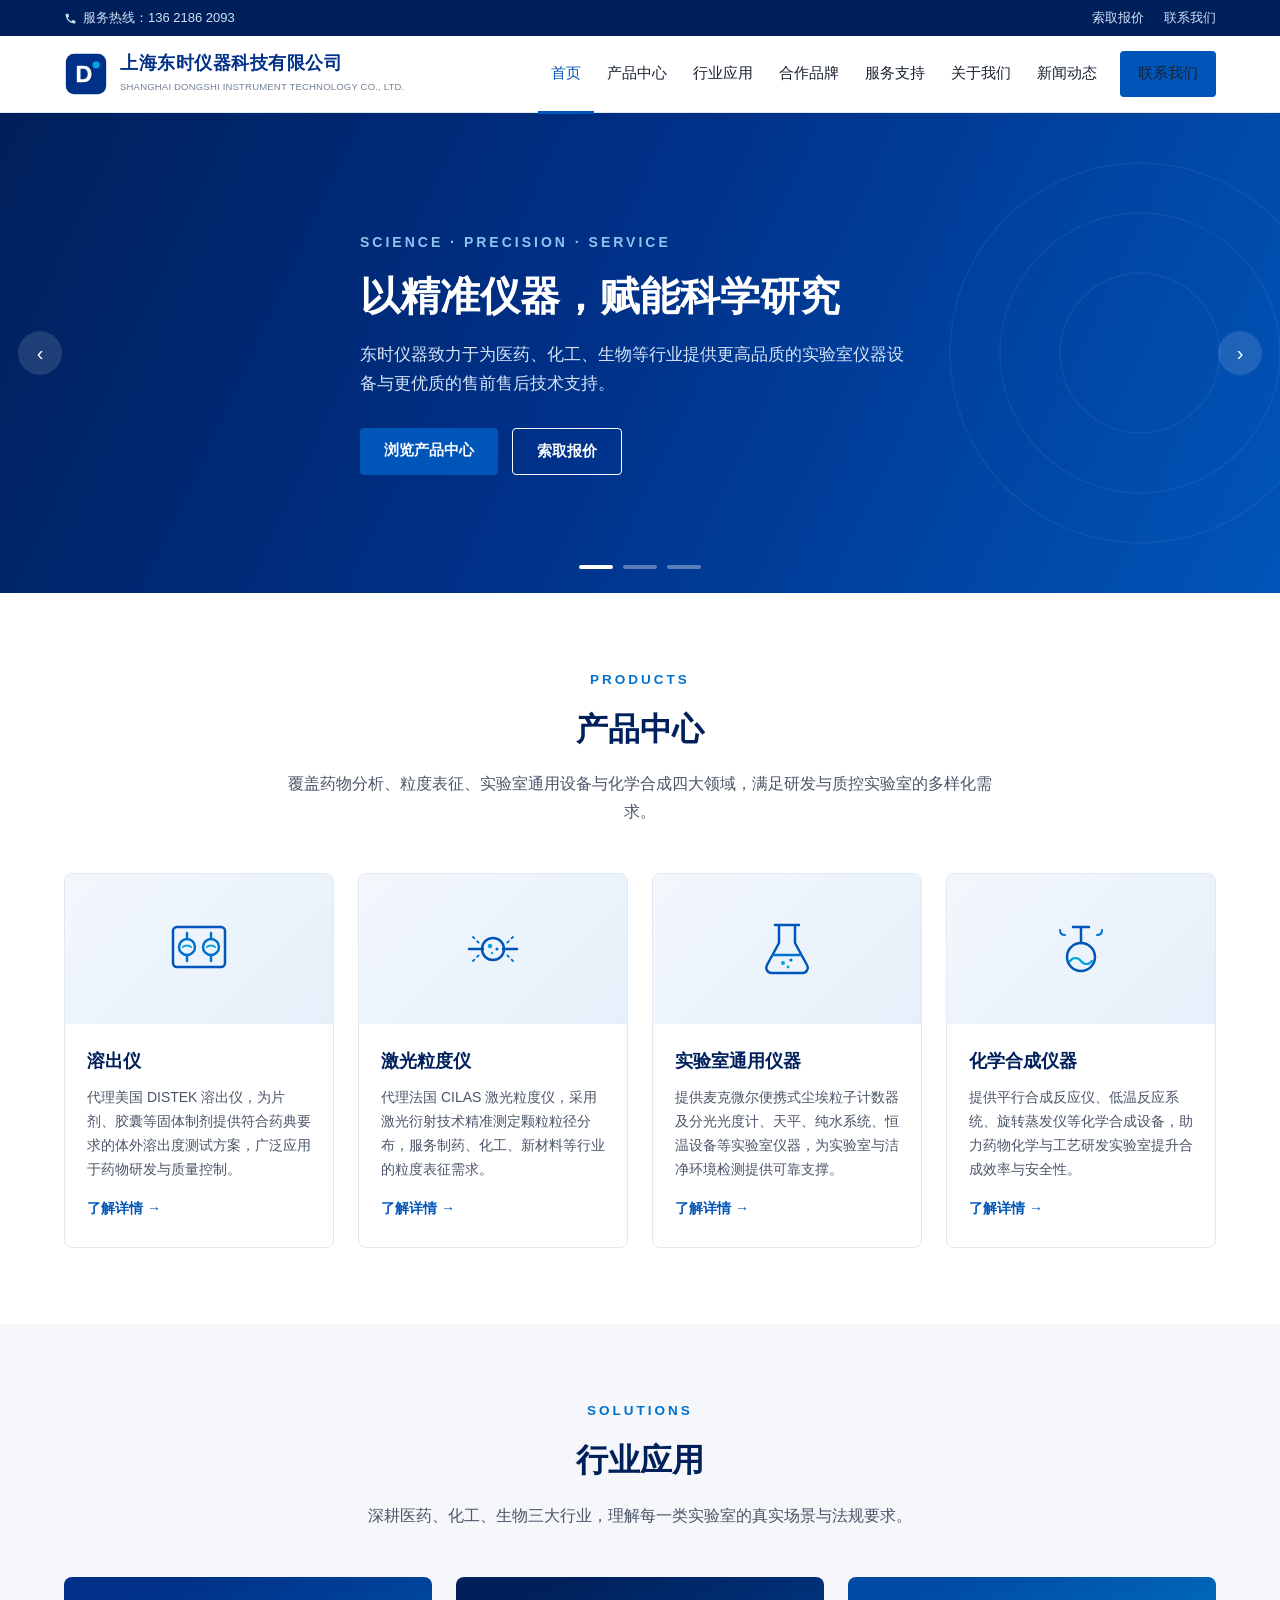
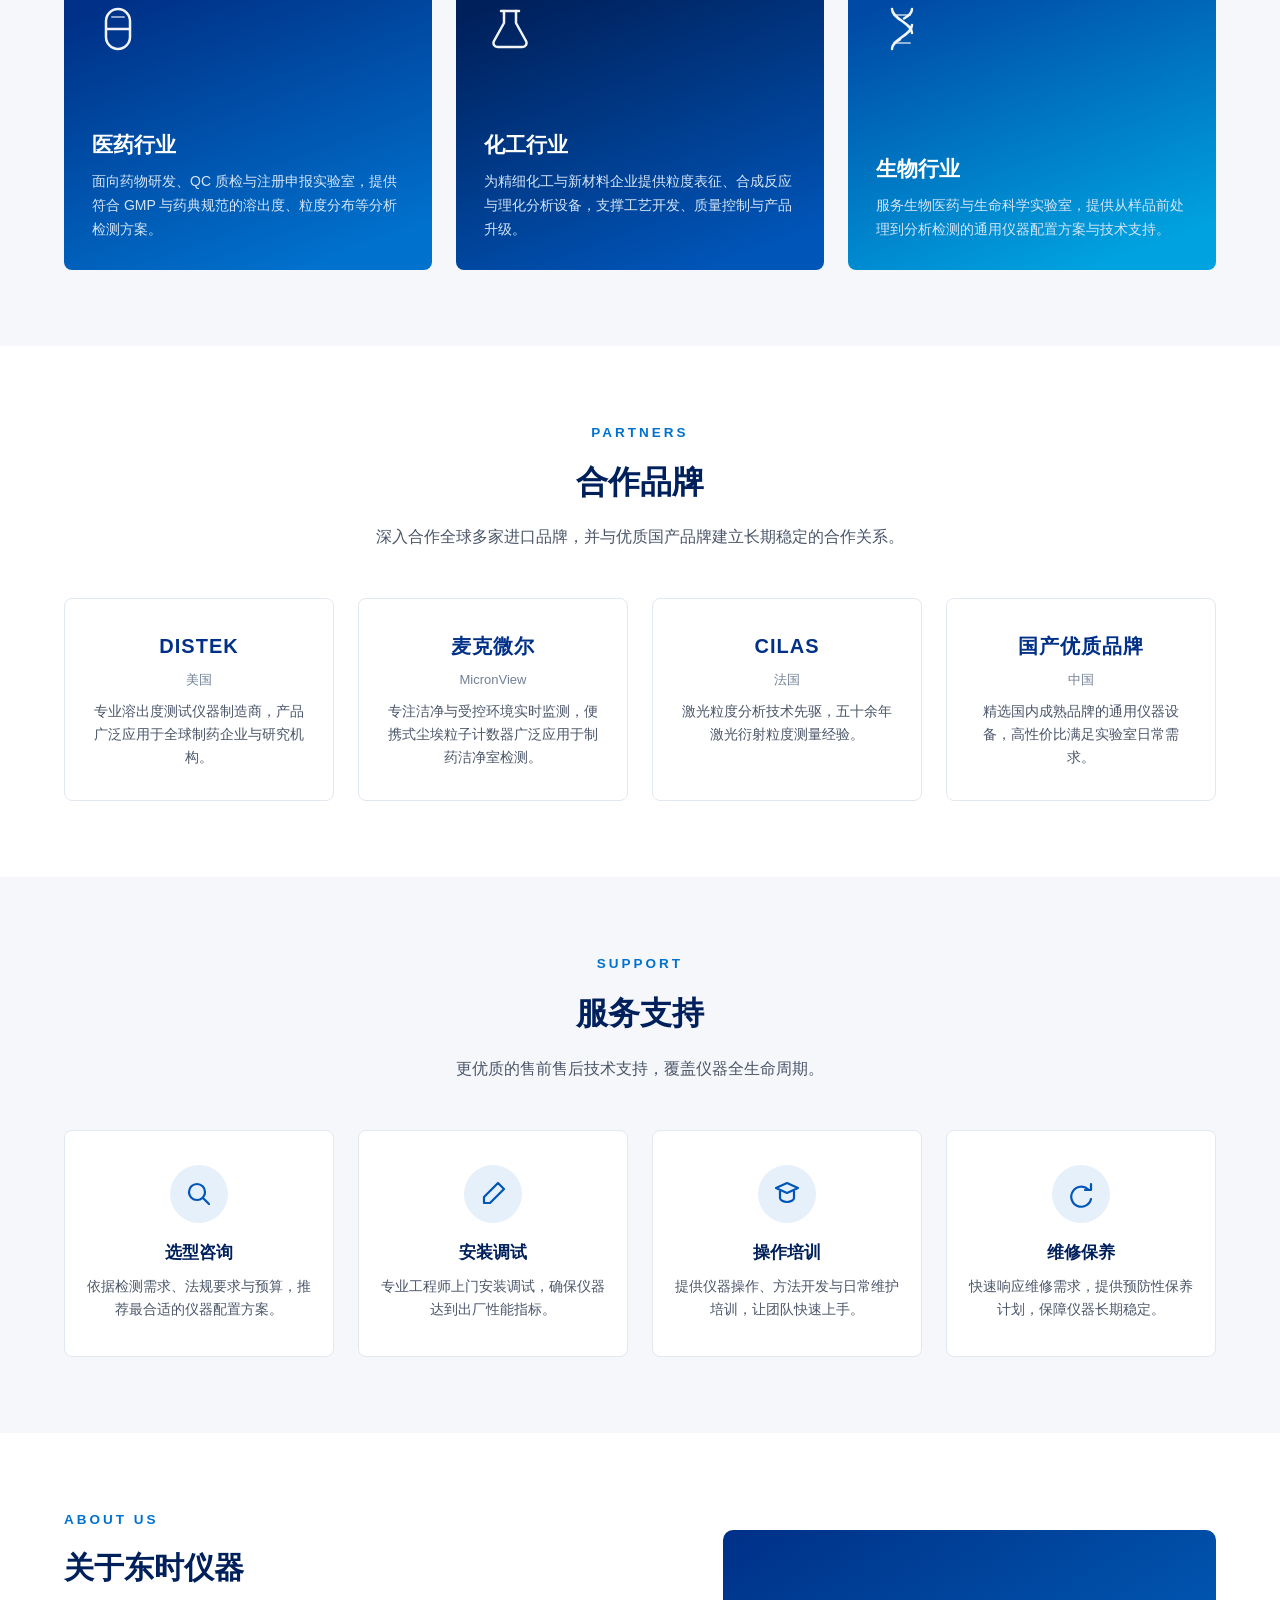
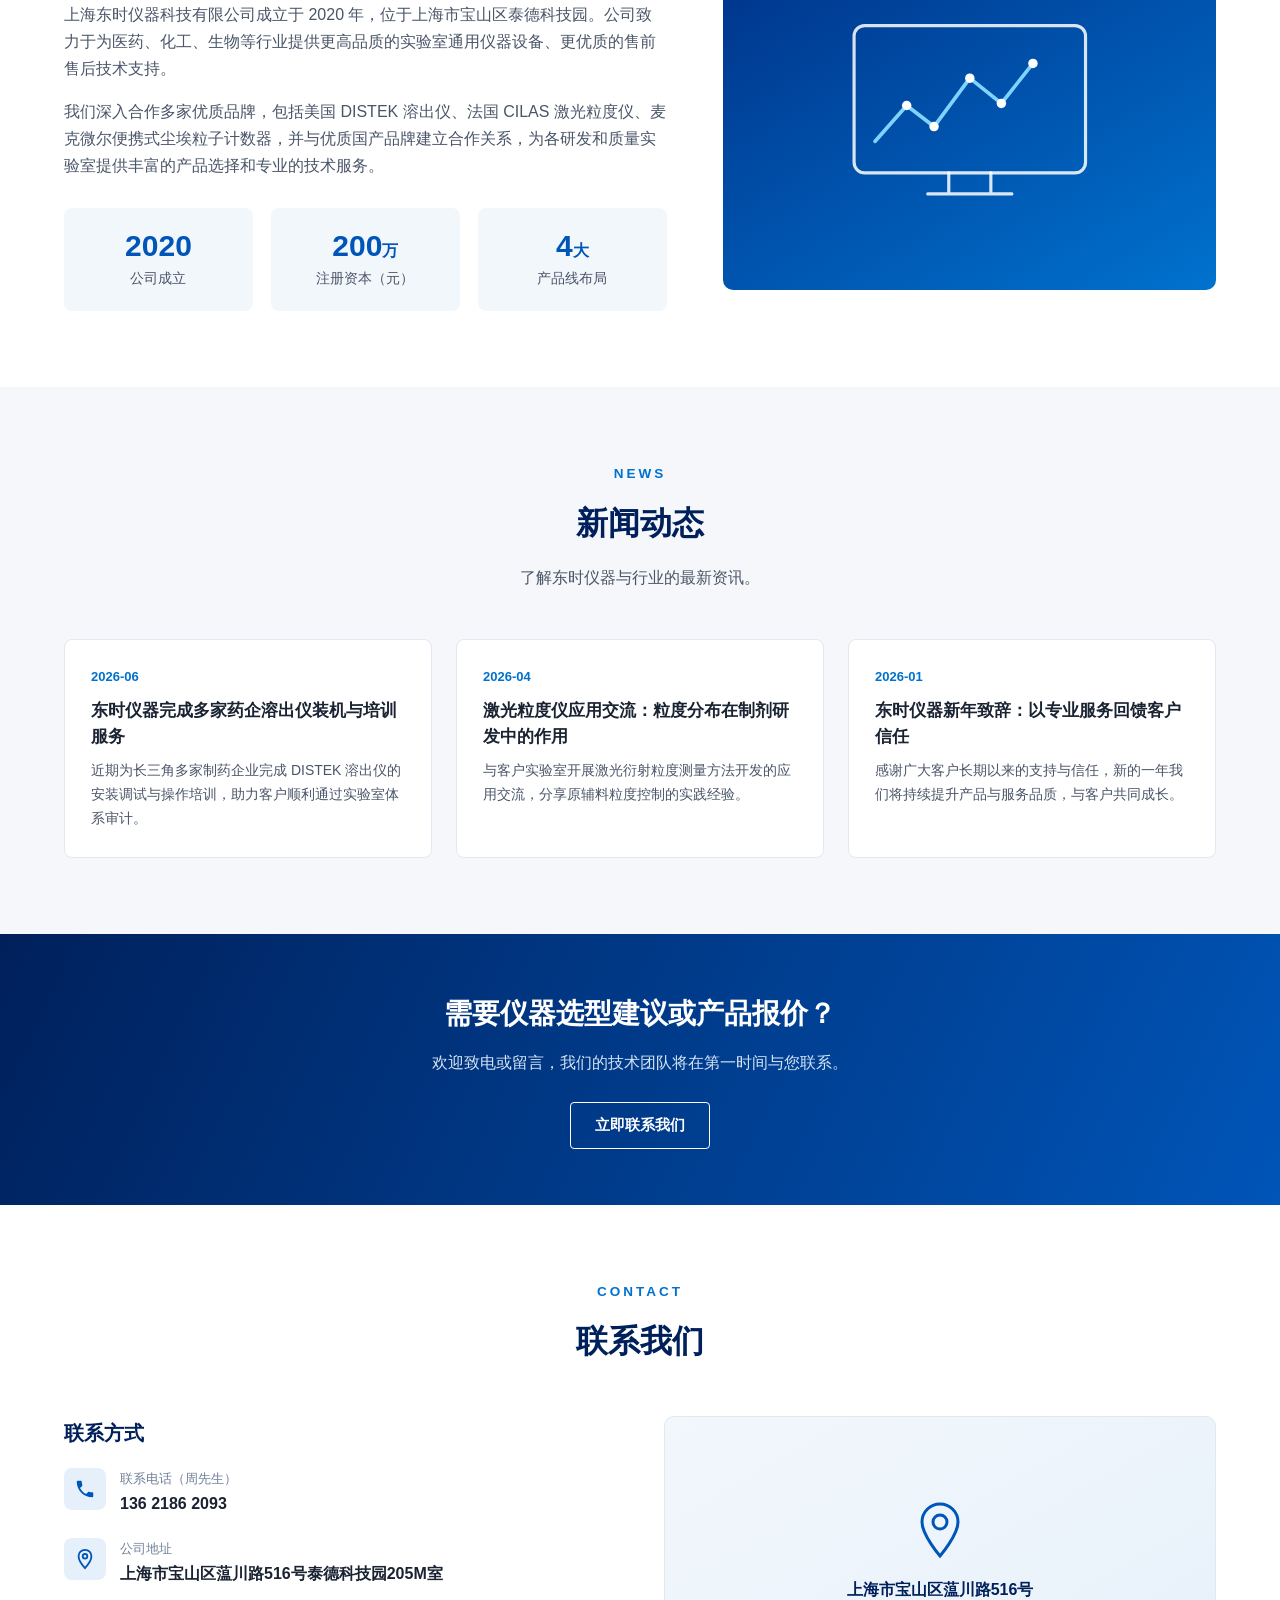
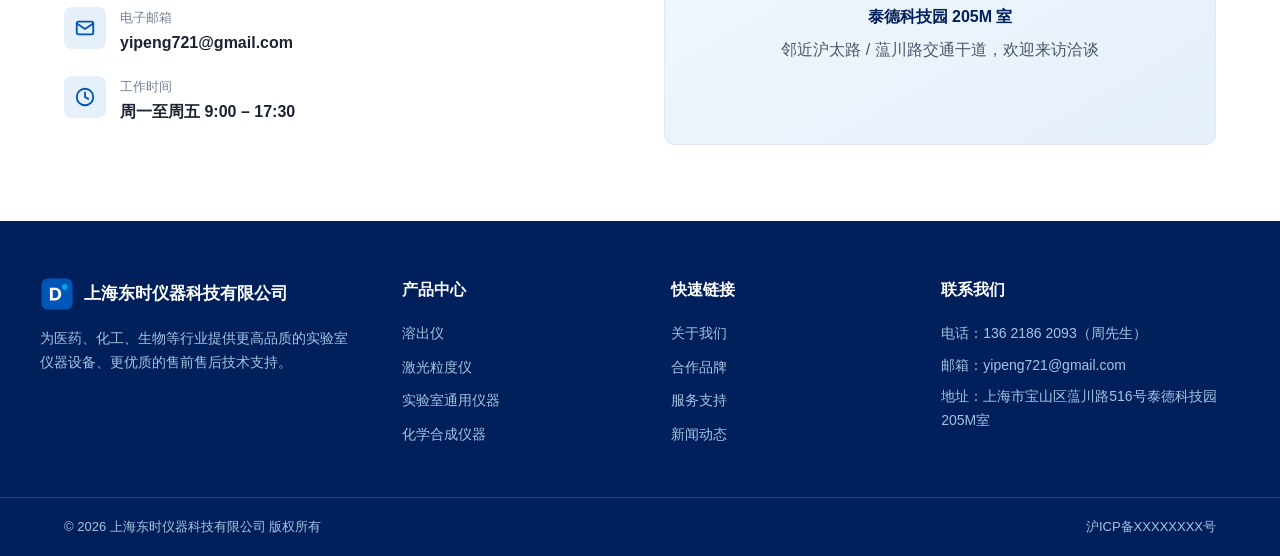
==== commit c17290c7: "合作品牌安东帕替换为麦克微尔，新增便携式尘埃粒子计数器产品内容 Co-Authored-By: Claude Fable 5 <noreply@anthropic.com>" ====
--- a/index.html
+++ b/index.html
@@ -4,8 +4,8 @@
 <meta charset="UTF-8">
 <meta name="viewport" content="width=device-width, initial-scale=1.0">
 <title>上海东时仪器科技有限公司 - 溶出仪 | 激光粒度仪 | 实验室通用仪器 | 化学合成仪器</title>
-<meta name="description" content="上海东时仪器科技有限公司致力于为医药、化工、生物等行业提供高品质的实验室仪器设备与优质的售前售后技术支持。代理美国DISTEK溶出仪、安东帕激光粒度仪、法国CILAS激光粒度仪等国际品牌。">
-<meta name="keywords" content="溶出仪,激光粒度仪,实验室通用仪器,化学合成仪器,DISTEK,安东帕,CILAS,上海东时仪器">
+<meta name="description" content="上海东时仪器科技有限公司致力于为医药、化工、生物等行业提供高品质的实验室仪器设备与优质的售前售后技术支持。代理美国DISTEK溶出仪、法国CILAS激光粒度仪、麦克微尔便携式尘埃粒子计数器等品牌。">
+<meta name="keywords" content="溶出仪,激光粒度仪,尘埃粒子计数器,实验室通用仪器,化学合成仪器,DISTEK,CILAS,麦克微尔,MicronView,上海东时仪器">
 <style>
 :root{
   --blue-900:#00205b;
@@ -276,7 +276,7 @@
       <div class="container">
         <div class="eyebrow">GLOBAL PARTNERS</div>
         <h2>携手全球一流品牌，服务中国实验室</h2>
-        <p>深入合作美国 DISTEK、安东帕、法国 CILAS 等多家进口品牌，并与优质国产品牌建立稳定合作，为研发与质量实验室提供全面选择。</p>
+        <p>深入合作美国 DISTEK、法国 CILAS、麦克微尔等多家优质品牌，并与国产品牌建立稳定合作，为研发与质量实验室提供全面选择。</p>
         <div class="actions">
           <a class="btn btn-primary" href="#brands">了解合作品牌</a>
         </div>
@@ -337,7 +337,7 @@
         </div>
         <div class="card-body">
           <h3>激光粒度仪</h3>
-          <p>代理安东帕与法国 CILAS 激光粒度仪，采用激光衍射技术精准测定颗粒粒径分布，服务制药、化工、新材料等行业的粒度表征需求。</p>
+          <p>代理法国 CILAS 激光粒度仪，采用激光衍射技术精准测定颗粒粒径分布，服务制药、化工、新材料等行业的粒度表征需求。</p>
           <span class="card-link">了解详情</span>
         </div>
       </div>
@@ -354,7 +354,7 @@
         </div>
         <div class="card-body">
           <h3>实验室通用仪器</h3>
-          <p>提供分光光度计、天平、纯水系统、恒温设备等实验室通用仪器，精选优质国产与进口品牌，为实验室基础建设提供可靠支撑。</p>
+          <p>提供麦克微尔便携式尘埃粒子计数器及分光光度计、天平、纯水系统、恒温设备等实验室仪器，为实验室与洁净环境检测提供可靠支撑。</p>
           <span class="card-link">了解详情</span>
         </div>
       </div>
@@ -420,9 +420,9 @@
         <p>专业溶出度测试仪器制造商，产品广泛应用于全球制药企业与研究机构。</p>
       </div>
       <div class="brand">
-        <div class="name">Anton Paar</div>
-        <div class="from">安东帕</div>
-        <p>高精度测量仪器领导者，激光粒度仪以稳定性与重现性著称。</p>
+        <div class="name">麦克微尔</div>
+        <div class="from">MicronView</div>
+        <p>专注洁净与受控环境实时监测，便携式尘埃粒子计数器广泛应用于制药洁净室检测。</p>
       </div>
       <div class="brand">
         <div class="name">CILAS</div>
@@ -479,7 +479,7 @@
         <div class="kicker">ABOUT US</div>
         <h2>关于东时仪器</h2>
         <p>上海东时仪器科技有限公司成立于 2020 年，位于上海市宝山区泰德科技园。公司致力于为医药、化工、生物等行业提供更高品质的实验室通用仪器设备、更优质的售前售后技术支持。</p>
-        <p>我们深入合作全球多家进口品牌，包括美国 DISTEK 溶出仪、安东帕激光粒度仪、法国 CILAS 激光粒度仪，并与优质国产品牌建立合作关系，为各研发和质量实验室提供丰富的产品选择和专业的技术服务。</p>
+        <p>我们深入合作多家优质品牌，包括美国 DISTEK 溶出仪、法国 CILAS 激光粒度仪、麦克微尔便携式尘埃粒子计数器，并与优质国产品牌建立合作关系，为各研发和质量实验室提供丰富的产品选择和专业的技术服务。</p>
         <div class="stats">
           <div class="stat"><div class="num">2020</div><div class="label">公司成立</div></div>
           <div class="stat"><div class="num">200<span>万</span></div><div class="label">注册资本（元）</div></div>
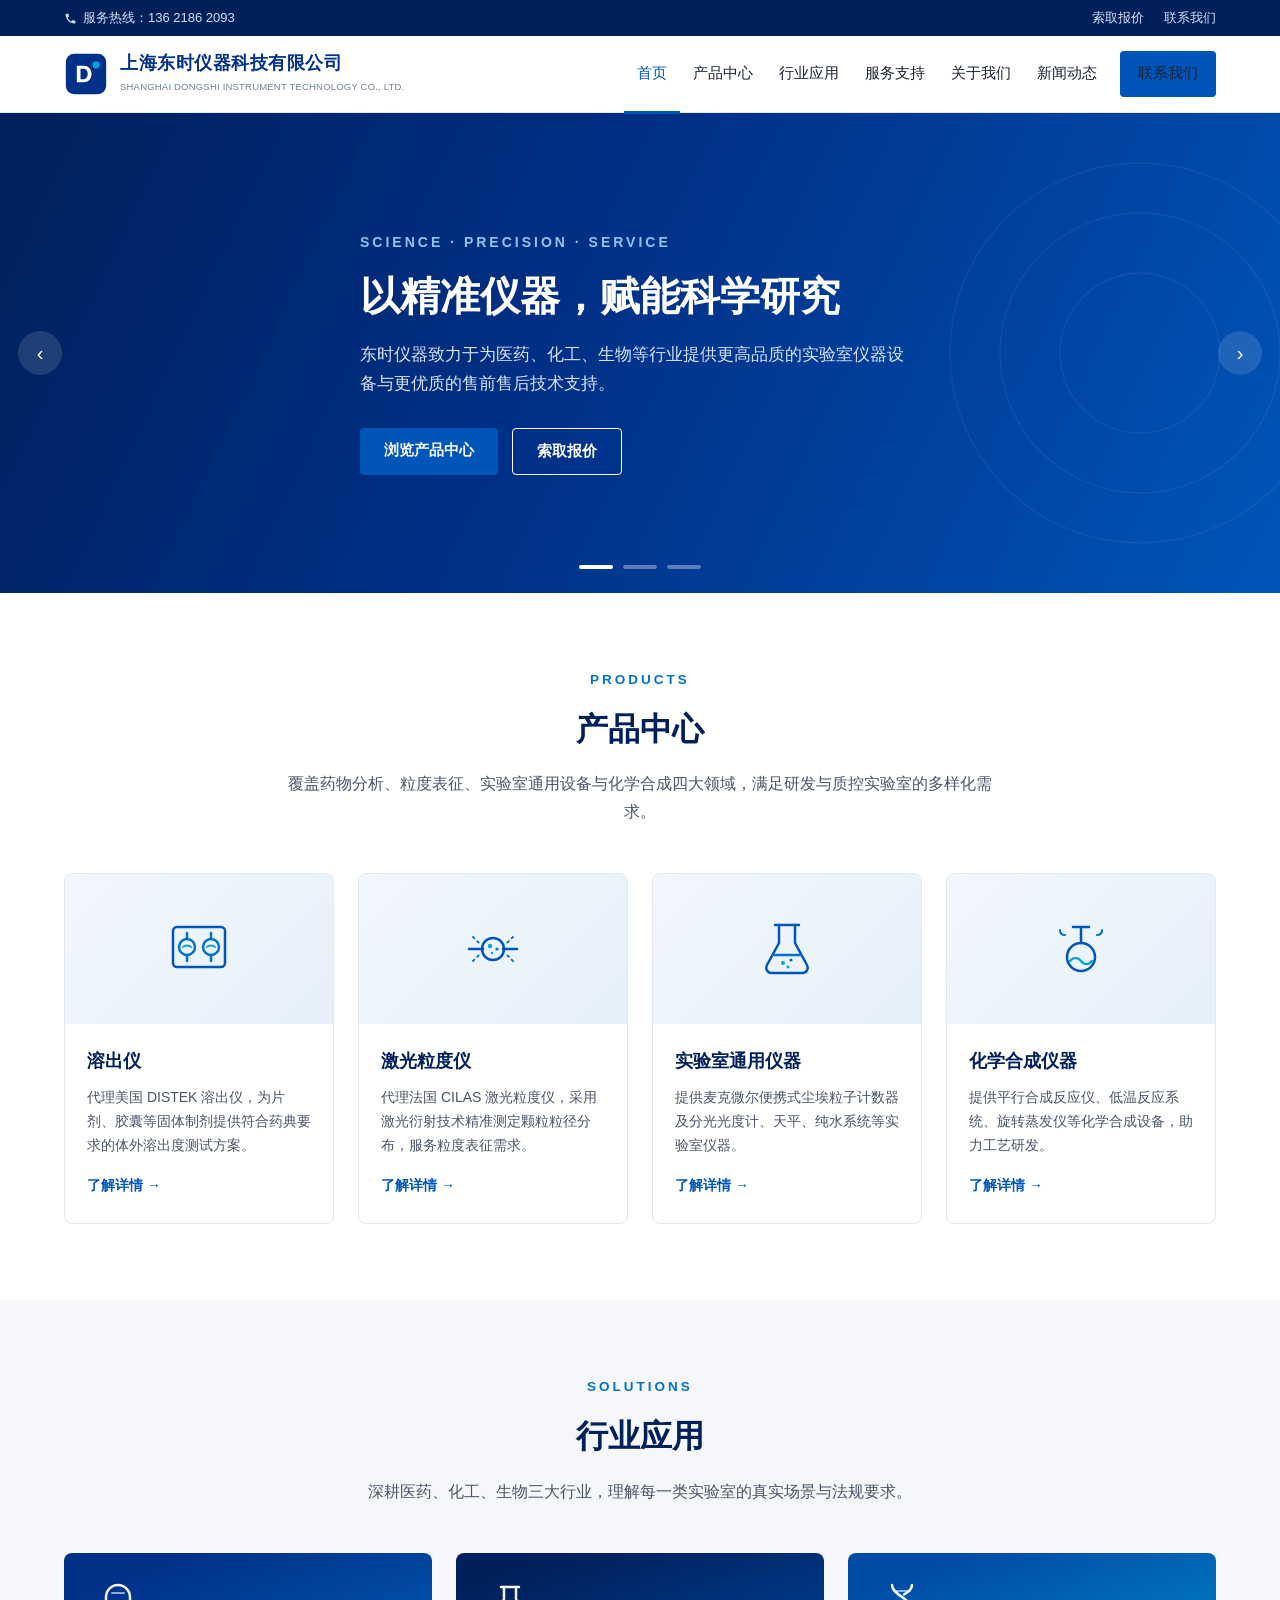
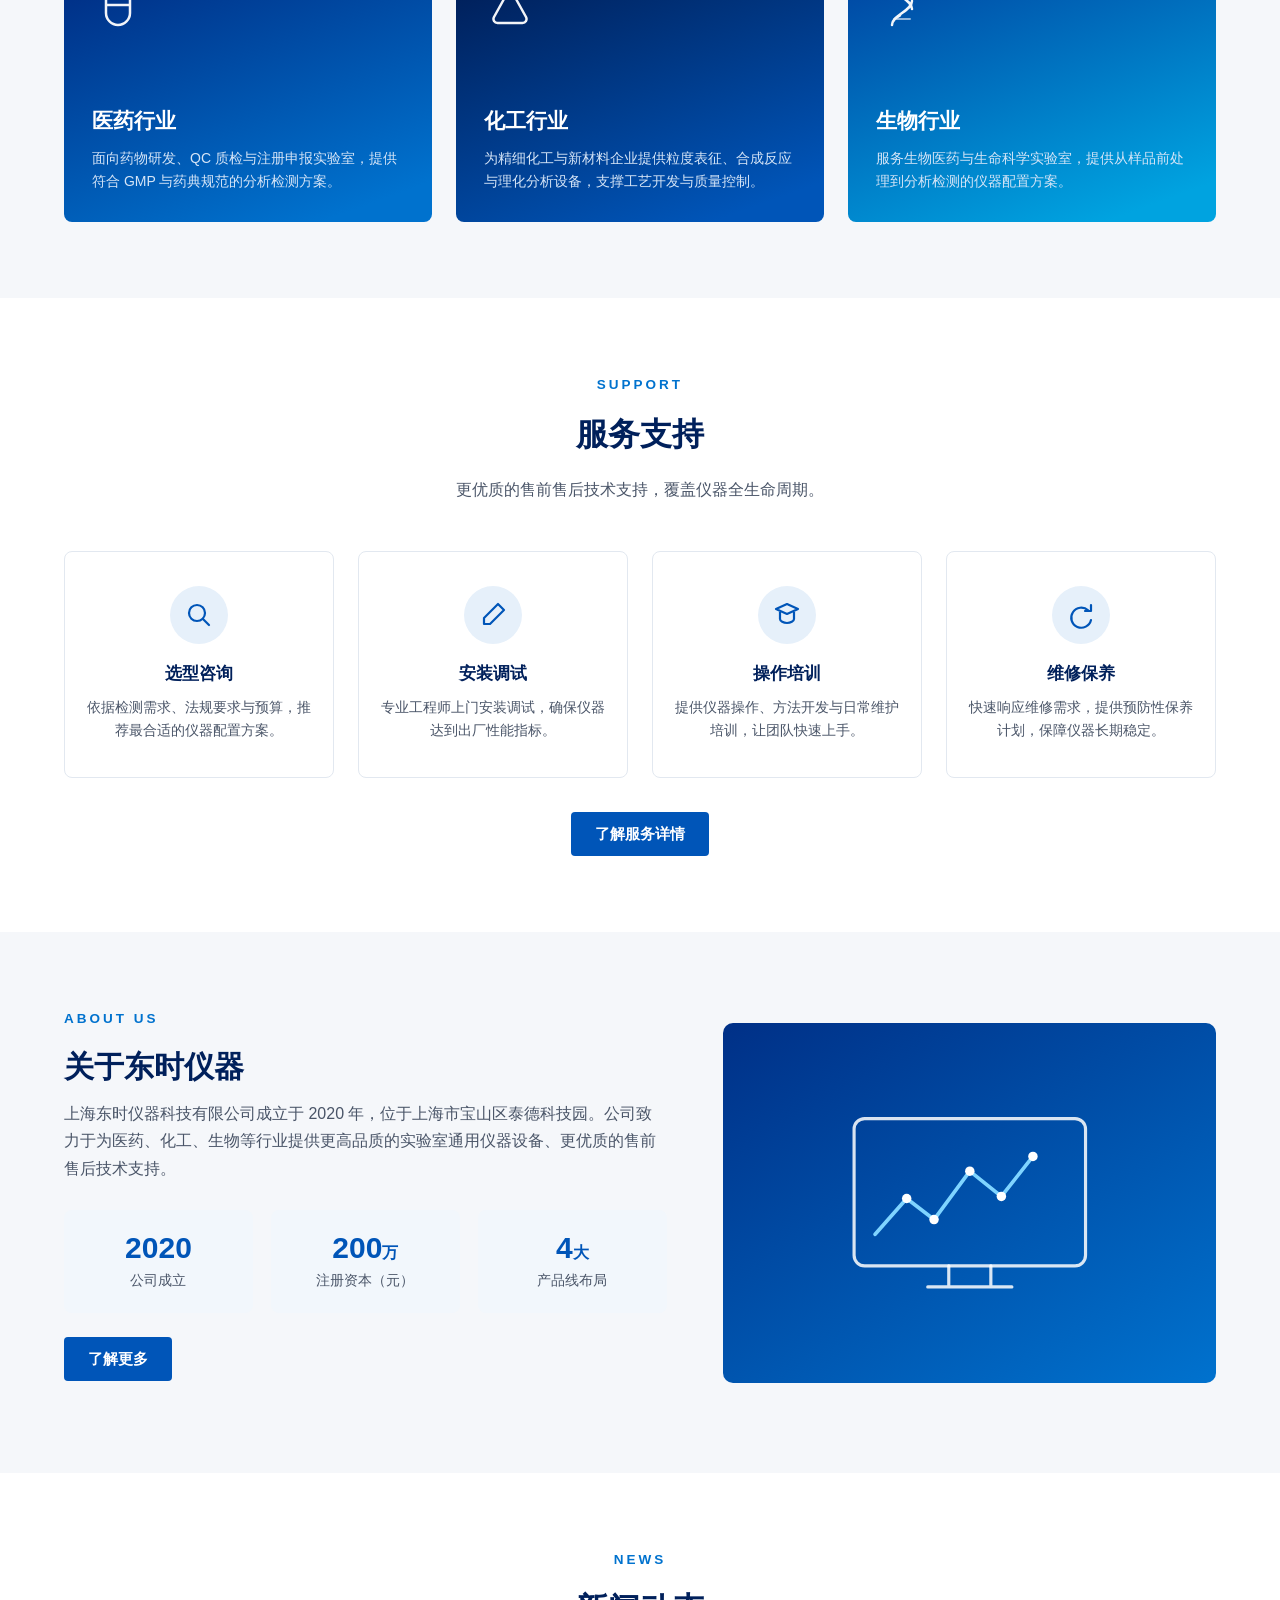
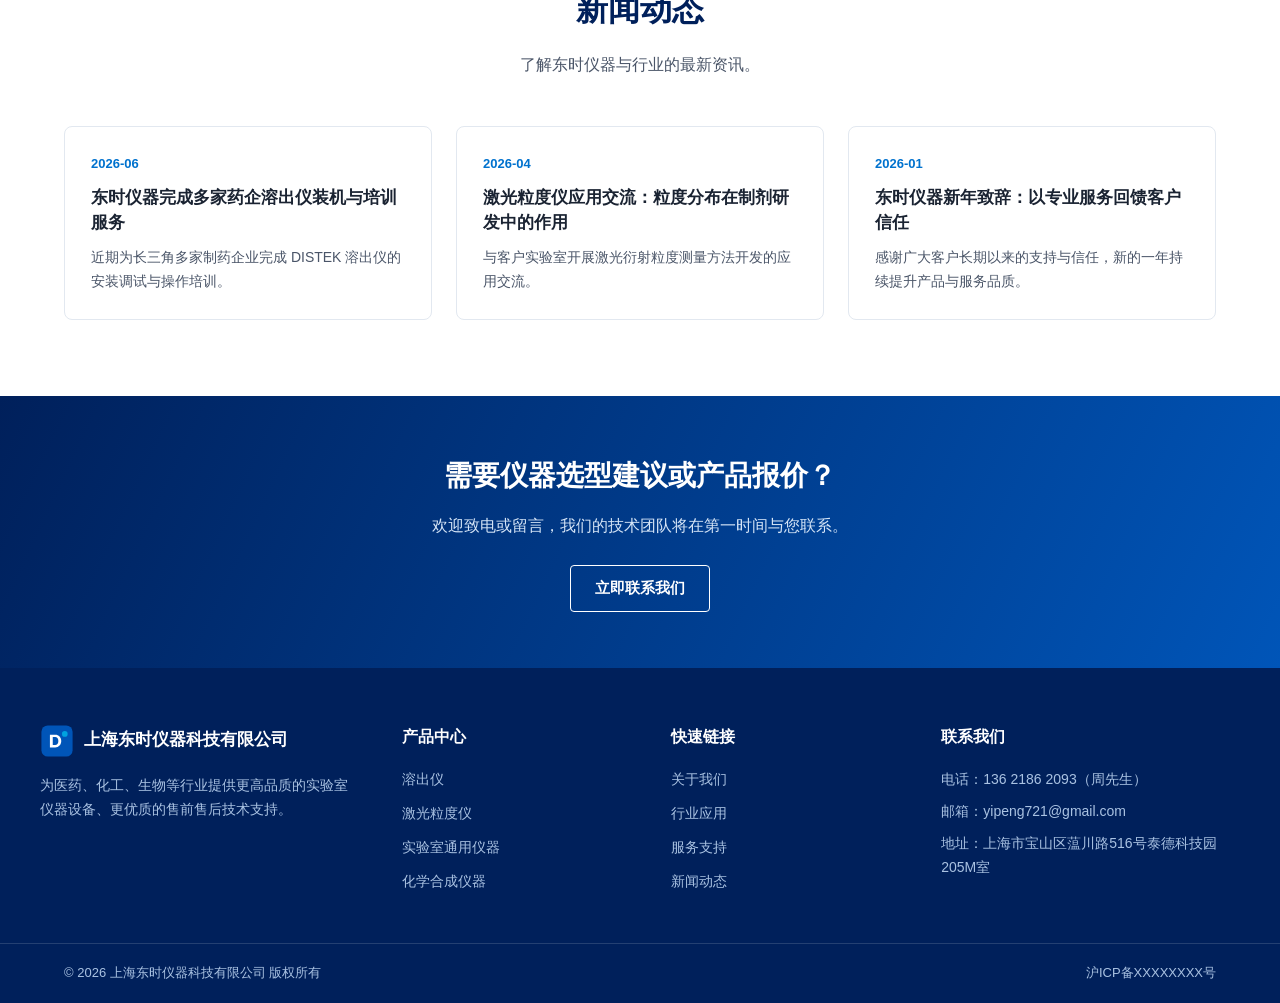
==== commit 882b3925: "多页面静态版：拆分为11个页面，导航可跳转 - 首页 + 产品中心 + 4个产品详情页 + 行业应用 + 服务支持 + 关于我们 + 新闻动态 + 联系我们 - 抽取公共样式 css/style.cs" ====
--- a/index.html
+++ b/index.html
@@ -6,215 +6,10 @@
 <title>上海东时仪器科技有限公司 - 溶出仪 | 激光粒度仪 | 实验室通用仪器 | 化学合成仪器</title>
 <meta name="description" content="上海东时仪器科技有限公司致力于为医药、化工、生物等行业提供高品质的实验室仪器设备与优质的售前售后技术支持。代理美国DISTEK溶出仪、法国CILAS激光粒度仪、麦克微尔便携式尘埃粒子计数器等品牌。">
 <meta name="keywords" content="溶出仪,激光粒度仪,尘埃粒子计数器,实验室通用仪器,化学合成仪器,DISTEK,CILAS,麦克微尔,MicronView,上海东时仪器">
-<style>
-:root{
-  --blue-900:#00205b;
-  --blue-800:#003087;
-  --blue-600:#0055b8;
-  --blue-500:#0072ce;
-  --blue-100:#e6f0fa;
-  --blue-50:#f2f7fc;
-  --ink:#1a2332;
-  --gray-700:#4a5568;
-  --gray-500:#718096;
-  --gray-200:#e2e8f0;
-  --gray-100:#f5f7fa;
-  --white:#ffffff;
-  --accent:#00a3e0;
-  --max:1200px;
-}
-*{margin:0;padding:0;box-sizing:border-box;}
-html{scroll-behavior:smooth;}
-body{font-family:"PingFang SC","Hiragino Sans GB","Microsoft YaHei","Helvetica Neue",Arial,sans-serif;color:var(--ink);background:var(--white);line-height:1.7;font-size:16px;}
-a{color:inherit;text-decoration:none;}
-img{max-width:100%;display:block;}
-ul{list-style:none;}
-.container{max-width:var(--max);margin:0 auto;padding:0 24px;}
-
-/* ===== Top utility bar ===== */
-.topbar{background:var(--blue-900);color:#cfe0f5;font-size:13px;}
-.topbar .container{display:flex;justify-content:space-between;align-items:center;height:36px;}
-.topbar a{color:#cfe0f5;transition:color .2s;}
-.topbar a:hover{color:#fff;}
-.topbar .links{display:flex;gap:20px;}
-.topbar .phone{display:flex;align-items:center;gap:6px;}
-
-/* ===== Header / Nav ===== */
-.header{background:var(--white);border-bottom:1px solid var(--gray-200);position:sticky;top:0;z-index:100;box-shadow:0 1px 8px rgba(0,32,91,.06);}
-.header .container{display:flex;align-items:center;justify-content:space-between;height:76px;}
-.logo{display:flex;align-items:center;gap:12px;}
-.logo-mark{width:44px;height:44px;flex:none;}
-.logo-text{line-height:1.25;}
-.logo-text .cn{font-size:17.5px;font-weight:700;color:var(--blue-800);letter-spacing:.5px;white-space:nowrap;}
-.logo-text .en{font-size:9.5px;color:var(--gray-500);letter-spacing:.2px;white-space:nowrap;}
-.nav{display:flex;align-items:center;gap:0;}
-.nav>li>a{display:block;padding:26px 13px;font-size:15px;font-weight:500;color:var(--ink);border-bottom:3px solid transparent;transition:all .2s;white-space:nowrap;}
-.nav>li>a:hover,.nav>li>a.active{color:var(--blue-600);border-bottom-color:var(--blue-600);}
-.nav-cta{margin-left:10px;}
-.nav-cta .btn{white-space:nowrap;padding:9px 18px;}
-@media (max-width:1150px){.logo-text .en{display:none;}.nav>li>a{padding:26px 10px;font-size:14.5px;}}
-.btn{display:inline-block;padding:10px 24px;border-radius:4px;font-size:14.5px;font-weight:600;cursor:pointer;transition:all .2s;border:none;}
-.btn-primary{background:var(--blue-600);color:#fff;}
-.btn-primary:hover{background:var(--blue-800);}
-.btn-outline{border:1.5px solid #fff;color:#fff;background:transparent;}
-.btn-outline:hover{background:rgba(255,255,255,.15);}
-.hamburger{display:none;background:none;border:none;cursor:pointer;padding:8px;}
-.hamburger span{display:block;width:24px;height:2.5px;background:var(--blue-800);margin:5px 0;border-radius:2px;transition:.3s;}
-
-/* ===== Hero carousel ===== */
-.hero{position:relative;overflow:hidden;color:#fff;}
-.slides{display:flex;transition:transform .6s ease;}
-.slide{min-width:100%;min-height:480px;display:flex;align-items:center;position:relative;padding:70px 0;}
-.slide-1{background:linear-gradient(115deg,#00205b 0%,#003087 45%,#0055b8 100%);}
-.slide-2{background:linear-gradient(115deg,#001a4d 0%,#00318f 55%,#0072ce 100%);}
-.slide-3{background:linear-gradient(115deg,#002b6b 0%,#004aa5 50%,#00a3e0 100%);}
-.slide::after{content:"";position:absolute;inset:0;background:url("data:image/svg+xml,%3Csvg xmlns='http://www.w3.org/2000/svg' width='400' height='400' viewBox='0 0 400 400'%3E%3Cg fill='none' stroke='rgba(255,255,255,0.06)' stroke-width='1.5'%3E%3Ccircle cx='200' cy='200' r='80'/%3E%3Ccircle cx='200' cy='200' r='140'/%3E%3Ccircle cx='200' cy='200' r='190'/%3E%3C/g%3E%3C/svg%3E") right -60px center no-repeat;pointer-events:none;}
-.slide .container{position:relative;z-index:2;}
-.slide .eyebrow{font-size:14px;letter-spacing:3px;color:#8fc4f0;font-weight:600;margin-bottom:14px;}
-.slide h1,.slide h2{font-size:40px;font-weight:700;line-height:1.35;margin-bottom:18px;max-width:640px;}
-.slide p{font-size:17px;color:#d5e5f7;max-width:560px;margin-bottom:30px;}
-.slide .actions{display:flex;gap:14px;flex-wrap:wrap;}
-.hero-dots{position:absolute;bottom:24px;left:50%;transform:translateX(-50%);display:flex;gap:10px;z-index:5;}
-.hero-dots button{width:34px;height:4px;border-radius:2px;border:none;background:rgba(255,255,255,.35);cursor:pointer;transition:background .3s;}
-.hero-dots button.on{background:#fff;}
-.hero-arrow{position:absolute;top:50%;transform:translateY(-50%);z-index:5;background:rgba(255,255,255,.12);border:none;color:#fff;width:44px;height:44px;border-radius:50%;font-size:20px;cursor:pointer;transition:background .2s;}
-.hero-arrow:hover{background:rgba(255,255,255,.28);}
-.hero-arrow.prev{left:18px;}
-.hero-arrow.next{right:18px;}
-
-/* ===== Section base ===== */
-.section{padding:76px 0;}
-.section-alt{background:var(--gray-100);}
-.section-head{text-align:center;max-width:720px;margin:0 auto 48px;}
-.section-head .kicker{font-size:13.5px;letter-spacing:3px;color:var(--blue-500);font-weight:700;margin-bottom:10px;}
-.section-head h2{font-size:32px;color:var(--blue-900);font-weight:700;margin-bottom:14px;}
-.section-head p{color:var(--gray-700);font-size:16px;}
-
-/* ===== Product cards ===== */
-.grid-4{display:grid;grid-template-columns:repeat(4,1fr);gap:24px;}
-.card{background:#fff;border:1px solid var(--gray-200);border-radius:8px;overflow:hidden;transition:all .25s;display:flex;flex-direction:column;}
-.card:hover{transform:translateY(-6px);box-shadow:0 14px 34px rgba(0,48,135,.14);border-color:var(--blue-500);}
-.card-visual{height:150px;display:flex;align-items:center;justify-content:center;background:linear-gradient(135deg,var(--blue-50),var(--blue-100));}
-.card-visual svg{width:72px;height:72px;}
-.card-body{padding:22px 22px 26px;flex:1;display:flex;flex-direction:column;}
-.card-body h3{font-size:18px;color:var(--blue-900);margin-bottom:10px;font-weight:700;}
-.card-body p{font-size:14px;color:var(--gray-700);flex:1;margin-bottom:16px;}
-.card-link{font-size:14px;font-weight:600;color:var(--blue-600);}
-.card-link::after{content:" →";transition:margin .2s;}
-.card:hover .card-link::after{margin-left:4px;}
-
-/* ===== Solutions / industries ===== */
-.grid-3{display:grid;grid-template-columns:repeat(3,1fr);gap:24px;}
-.industry{position:relative;border-radius:8px;overflow:hidden;color:#fff;padding:150px 28px 28px;min-height:260px;display:flex;flex-direction:column;justify-content:flex-end;transition:transform .25s;}
-.industry:hover{transform:translateY(-6px);}
-.ind-pharma{background:linear-gradient(160deg,#003087 10%,#0072ce 90%);}
-.ind-chem{background:linear-gradient(160deg,#00205b 10%,#0055b8 90%);}
-.ind-bio{background:linear-gradient(160deg,#004aa5 10%,#00a3e0 90%);}
-.industry h3{font-size:21px;margin-bottom:8px;font-weight:700;}
-.industry p{font-size:14px;color:#d5e5f7;}
-.industry .icon{position:absolute;top:26px;left:28px;width:52px;height:52px;opacity:.95;}
-
-/* ===== Brands ===== */
-.brands{display:grid;grid-template-columns:repeat(4,1fr);gap:24px;}
-.brand{background:#fff;border:1px solid var(--gray-200);border-radius:8px;padding:30px 24px;text-align:center;transition:all .25s;}
-.brand:hover{box-shadow:0 10px 26px rgba(0,48,135,.12);border-color:var(--blue-500);}
-.brand .name{font-size:20px;font-weight:800;color:var(--blue-800);letter-spacing:1px;margin-bottom:6px;}
-.brand .from{font-size:13px;color:var(--gray-500);margin-bottom:10px;}
-.brand p{font-size:13.5px;color:var(--gray-700);}
-
-/* ===== About ===== */
-.about-wrap{display:grid;grid-template-columns:1.1fr .9fr;gap:56px;align-items:center;}
-.about-text h2{font-size:30px;color:var(--blue-900);margin-bottom:8px;}
-.about-text .kicker{font-size:13.5px;letter-spacing:3px;color:var(--blue-500);font-weight:700;margin-bottom:10px;}
-.about-text p{color:var(--gray-700);margin-bottom:16px;}
-.stats{display:grid;grid-template-columns:repeat(3,1fr);gap:18px;margin-top:28px;}
-.stat{background:var(--blue-50);border-radius:8px;padding:20px 16px;text-align:center;}
-.stat .num{font-size:30px;font-weight:800;color:var(--blue-600);line-height:1.2;}
-.stat .num span{font-size:16px;font-weight:600;}
-.stat .label{font-size:13.5px;color:var(--gray-700);margin-top:4px;}
-.about-visual{background:linear-gradient(150deg,var(--blue-800),var(--blue-500));border-radius:10px;min-height:360px;display:flex;align-items:center;justify-content:center;position:relative;overflow:hidden;}
-.about-visual svg{width:64%;height:auto;}
-
-/* ===== Services ===== */
-.services{display:grid;grid-template-columns:repeat(4,1fr);gap:24px;}
-.service{text-align:center;padding:34px 22px;background:#fff;border-radius:8px;border:1px solid var(--gray-200);transition:all .25s;}
-.service:hover{box-shadow:0 10px 26px rgba(0,48,135,.12);}
-.service .ico{width:58px;height:58px;margin:0 auto 16px;background:var(--blue-100);border-radius:50%;display:flex;align-items:center;justify-content:center;}
-.service .ico svg{width:30px;height:30px;}
-.service h3{font-size:17px;color:var(--blue-900);margin-bottom:8px;}
-.service p{font-size:13.5px;color:var(--gray-700);}
-
-/* ===== News ===== */
-.news-grid{display:grid;grid-template-columns:repeat(3,1fr);gap:24px;}
-.news{background:#fff;border:1px solid var(--gray-200);border-radius:8px;padding:26px;transition:all .25s;}
-.news:hover{box-shadow:0 10px 26px rgba(0,48,135,.12);border-color:var(--blue-500);}
-.news .date{font-size:13px;color:var(--blue-500);font-weight:600;margin-bottom:10px;}
-.news h3{font-size:17px;color:var(--ink);margin-bottom:10px;line-height:1.5;}
-.news p{font-size:14px;color:var(--gray-700);}
-
-/* ===== CTA band ===== */
-.cta-band{background:linear-gradient(115deg,var(--blue-900),var(--blue-600));color:#fff;padding:56px 0;text-align:center;}
-.cta-band h2{font-size:28px;margin-bottom:12px;}
-.cta-band p{color:#d5e5f7;margin-bottom:26px;font-size:16px;}
-
-/* ===== Contact ===== */
-.contact-wrap{display:grid;grid-template-columns:1fr 1fr;gap:48px;}
-.contact-info h3{font-size:20px;color:var(--blue-900);margin-bottom:18px;}
-.contact-item{display:flex;gap:14px;margin-bottom:20px;align-items:flex-start;}
-.contact-item .ico{width:42px;height:42px;flex:none;background:var(--blue-100);border-radius:8px;display:flex;align-items:center;justify-content:center;}
-.contact-item .ico svg{width:22px;height:22px;}
-.contact-item .label{font-size:13px;color:var(--gray-500);}
-.contact-item .val{font-size:16px;font-weight:600;color:var(--ink);}
-.contact-map{background:linear-gradient(150deg,var(--blue-50),var(--blue-100));border:1px solid var(--gray-200);border-radius:10px;display:flex;flex-direction:column;align-items:center;justify-content:center;padding:40px;text-align:center;color:var(--gray-700);}
-.contact-map svg{width:64px;height:64px;margin-bottom:14px;}
-.contact-map .addr{font-weight:600;color:var(--blue-900);font-size:16px;margin-bottom:6px;}
-
-/* ===== Footer ===== */
-.footer{background:var(--blue-900);color:#a9c2e2;font-size:14px;}
-.footer-main{padding:56px 0 40px;display:grid;grid-template-columns:1.4fr 1fr 1fr 1.3fr;gap:40px;}
-.footer h4{color:#fff;font-size:15.5px;margin-bottom:18px;font-weight:600;}
-.footer .flogo{display:flex;align-items:center;gap:10px;margin-bottom:16px;}
-.footer .flogo .cn{color:#fff;font-weight:700;font-size:17px;}
-.footer p{margin-bottom:8px;}
-.footer ul li{margin-bottom:10px;}
-.footer a:hover{color:#fff;}
-.footer-bottom{border-top:1px solid rgba(255,255,255,.14);padding:18px 0;font-size:13px;}
-.footer-bottom .container{display:flex;justify-content:space-between;flex-wrap:wrap;gap:8px;}
-.footer-bottom a:hover{color:#fff;}
-
-/* ===== Back to top ===== */
-#toTop{position:fixed;right:26px;bottom:26px;width:44px;height:44px;border-radius:50%;background:var(--blue-600);color:#fff;border:none;font-size:18px;cursor:pointer;opacity:0;pointer-events:none;transition:opacity .3s;z-index:90;box-shadow:0 6px 18px rgba(0,48,135,.35);}
-#toTop.show{opacity:1;pointer-events:auto;}
-
-/* ===== Responsive ===== */
-@media (max-width:1024px){
-  .grid-4,.brands,.services{grid-template-columns:repeat(2,1fr);}
-  .grid-3,.news-grid{grid-template-columns:1fr 1fr;}
-  .about-wrap,.contact-wrap{grid-template-columns:1fr;}
-  .footer-main{grid-template-columns:1fr 1fr;}
-  .slide h1,.slide h2{font-size:32px;}
-}
-@media (max-width:720px){
-  .nav{display:none;position:absolute;top:76px;left:0;right:0;background:#fff;flex-direction:column;gap:0;box-shadow:0 12px 24px rgba(0,32,91,.12);padding:8px 0 16px;}
-  .nav.open{display:flex;}
-  .nav>li{width:100%;}
-  .nav>li>a{padding:14px 24px;border-bottom:none;}
-  .nav-cta{margin:10px 24px 0;}
-  .hamburger{display:block;}
-  .topbar .links{display:none;}
-  .grid-4,.grid-3,.brands,.services,.news-grid{grid-template-columns:1fr;}
-  .footer-main{grid-template-columns:1fr;}
-  .slide h1,.slide h2{font-size:26px;}
-  .slide{min-height:420px;}
-  .stats{grid-template-columns:repeat(3,1fr);gap:10px;}
-  .section{padding:56px 0;}
-  .hero-arrow{display:none;}
-}
-</style>
+<link rel="stylesheet" href="css/style.css">
 </head>
 <body>
 
-<!-- ======= 顶部通栏 ======= -->
 <div class="topbar">
   <div class="container">
     <div class="phone">
@@ -222,16 +17,15 @@
       服务热线：136 2186 2093
     </div>
     <div class="links">
-      <a href="#contact">索取报价</a>
-      <a href="#contact">联系我们</a>
+      <a href="contact.html">索取报价</a>
+      <a href="contact.html">联系我们</a>
     </div>
   </div>
 </div>
 
-<!-- ======= 主导航 ======= -->
 <header class="header">
   <div class="container">
-    <a class="logo" href="#top">
+    <a class="logo" href="index.html">
       <svg class="logo-mark" viewBox="0 0 48 48" xmlns="http://www.w3.org/2000/svg">
         <rect x="2" y="2" width="44" height="44" rx="9" fill="#003087"/>
         <path d="M14 33V15h7.5c5 0 8.5 3.6 8.5 9s-3.5 9-8.5 9H14zm4-3.4h3.3c2.8 0 4.6-2.2 4.6-5.6s-1.8-5.6-4.6-5.6H18v11.2z" fill="#fff"/>
@@ -244,22 +38,20 @@
     </a>
     <nav>
       <ul class="nav" id="mainNav">
-        <li><a href="#top" class="active">首页</a></li>
-        <li><a href="#products">产品中心</a></li>
-        <li><a href="#solutions">行业应用</a></li>
-        <li><a href="#brands">合作品牌</a></li>
-        <li><a href="#services">服务支持</a></li>
-        <li><a href="#about">关于我们</a></li>
-        <li><a href="#news">新闻动态</a></li>
-        <li class="nav-cta"><a class="btn btn-primary" href="#contact">联系我们</a></li>
+        <li><a href="index.html" class="active">首页</a></li>
+        <li><a href="products.html">产品中心</a></li>
+        <li><a href="solutions.html">行业应用</a></li>
+        <li><a href="services.html">服务支持</a></li>
+        <li><a href="about.html">关于我们</a></li>
+        <li><a href="news.html">新闻动态</a></li>
+        <li class="nav-cta"><a class="btn btn-primary" href="contact.html">联系我们</a></li>
       </ul>
     </nav>
     <button class="hamburger" id="hamburger" aria-label="菜单"><span></span><span></span><span></span></button>
   </div>
 </header>
 
-<!-- ======= Banner 轮播 ======= -->
-<section class="hero" id="top">
+<section class="hero">
   <div class="slides" id="slides">
     <div class="slide slide-1">
       <div class="container">
@@ -267,8 +59,8 @@
         <h1>以精准仪器，赋能科学研究</h1>
         <p>东时仪器致力于为医药、化工、生物等行业提供更高品质的实验室仪器设备与更优质的售前售后技术支持。</p>
         <div class="actions">
-          <a class="btn btn-primary" href="#products">浏览产品中心</a>
-          <a class="btn btn-outline" href="#contact">索取报价</a>
+          <a class="btn btn-primary" href="products.html">浏览产品中心</a>
+          <a class="btn btn-outline" href="contact.html">索取报价</a>
         </div>
       </div>
     </div>
@@ -278,7 +70,7 @@
         <h2>携手全球一流品牌，服务中国实验室</h2>
         <p>深入合作美国 DISTEK、法国 CILAS、麦克微尔等多家优质品牌，并与国产品牌建立稳定合作，为研发与质量实验室提供全面选择。</p>
         <div class="actions">
-          <a class="btn btn-primary" href="#brands">了解合作品牌</a>
+          <a class="btn btn-primary" href="about.html#brands">了解合作品牌</a>
         </div>
       </div>
     </div>
@@ -288,7 +80,7 @@
         <h2>专业技术团队，全生命周期服务保障</h2>
         <p>从选型咨询、安装调试、操作培训到维修保养，提供覆盖仪器全生命周期的技术支持，让每一台仪器持续稳定运行。</p>
         <div class="actions">
-          <a class="btn btn-primary" href="#services">查看服务支持</a>
+          <a class="btn btn-primary" href="services.html">查看服务支持</a>
         </div>
       </div>
     </div>
@@ -298,8 +90,7 @@
   <div class="hero-dots" id="dots"></div>
 </section>
 
-<!-- ======= 产品中心 ======= -->
-<section class="section" id="products">
+<section class="section">
   <div class="container">
     <div class="section-head">
       <div class="kicker">PRODUCTS</div>
@@ -307,7 +98,7 @@
       <p>覆盖药物分析、粒度表征、实验室通用设备与化学合成四大领域，满足研发与质控实验室的多样化需求。</p>
     </div>
     <div class="grid-4">
-      <div class="card">
+      <a class="card" href="product-dissolution.html">
         <div class="card-visual">
           <svg viewBox="0 0 72 72" fill="none" xmlns="http://www.w3.org/2000/svg">
             <rect x="10" y="14" width="52" height="40" rx="4" stroke="#0055b8" stroke-width="2.5"/>
@@ -320,11 +111,11 @@
         </div>
         <div class="card-body">
           <h3>溶出仪</h3>
-          <p>代理美国 DISTEK 溶出仪，为片剂、胶囊等固体制剂提供符合药典要求的体外溶出度测试方案，广泛应用于药物研发与质量控制。</p>
+          <p>代理美国 DISTEK 溶出仪，为片剂、胶囊等固体制剂提供符合药典要求的体外溶出度测试方案。</p>
           <span class="card-link">了解详情</span>
         </div>
-      </div>
-      <div class="card">
+      </a>
+      <a class="card" href="product-particle.html">
         <div class="card-visual">
           <svg viewBox="0 0 72 72" fill="none" xmlns="http://www.w3.org/2000/svg">
             <path d="M12 36h14M46 36h14" stroke="#0055b8" stroke-width="2.5" stroke-linecap="round"/>
@@ -337,11 +128,11 @@
         </div>
         <div class="card-body">
           <h3>激光粒度仪</h3>
-          <p>代理法国 CILAS 激光粒度仪，采用激光衍射技术精准测定颗粒粒径分布，服务制药、化工、新材料等行业的粒度表征需求。</p>
+          <p>代理法国 CILAS 激光粒度仪，采用激光衍射技术精准测定颗粒粒径分布，服务粒度表征需求。</p>
           <span class="card-link">了解详情</span>
         </div>
-      </div>
-      <div class="card">
+      </a>
+      <a class="card" href="product-lab.html">
         <div class="card-visual">
           <svg viewBox="0 0 72 72" fill="none" xmlns="http://www.w3.org/2000/svg">
             <path d="M28 12v18L16 52c-2 3.5.5 8 4.5 8h31c4 0 6.5-4.5 4.5-8L44 30V12" stroke="#0055b8" stroke-width="2.5" stroke-linecap="round" stroke-linejoin="round"/>
@@ -354,11 +145,11 @@
         </div>
         <div class="card-body">
           <h3>实验室通用仪器</h3>
-          <p>提供麦克微尔便携式尘埃粒子计数器及分光光度计、天平、纯水系统、恒温设备等实验室仪器，为实验室与洁净环境检测提供可靠支撑。</p>
+          <p>提供麦克微尔便携式尘埃粒子计数器及分光光度计、天平、纯水系统等实验室仪器。</p>
           <span class="card-link">了解详情</span>
         </div>
-      </div>
-      <div class="card">
+      </a>
+      <a class="card" href="product-synthesis.html">
         <div class="card-visual">
           <svg viewBox="0 0 72 72" fill="none" xmlns="http://www.w3.org/2000/svg">
             <circle cx="36" cy="44" r="14" stroke="#0055b8" stroke-width="2.5"/>
@@ -369,16 +160,15 @@
         </div>
         <div class="card-body">
           <h3>化学合成仪器</h3>
-          <p>提供平行合成反应仪、低温反应系统、旋转蒸发仪等化学合成设备，助力药物化学与工艺研发实验室提升合成效率与安全性。</p>
+          <p>提供平行合成反应仪、低温反应系统、旋转蒸发仪等化学合成设备，助力工艺研发。</p>
           <span class="card-link">了解详情</span>
         </div>
-      </div>
-    </div>
-  </div>
-</section>
-
-<!-- ======= 行业应用 ======= -->
-<section class="section section-alt" id="solutions">
+      </a>
+    </div>
+  </div>
+</section>
+
+<section class="section section-alt">
   <div class="container">
     <div class="section-head">
       <div class="kicker">SOLUTIONS</div>
@@ -386,60 +176,26 @@
       <p>深耕医药、化工、生物三大行业，理解每一类实验室的真实场景与法规要求。</p>
     </div>
     <div class="grid-3">
-      <div class="industry ind-pharma">
+      <a class="industry ind-pharma" href="solutions.html#pharma">
         <svg class="icon" viewBox="0 0 52 52" fill="none"><rect x="14" y="6" width="24" height="40" rx="12" stroke="#fff" stroke-width="2.5"/><path d="M14 26h24" stroke="#fff" stroke-width="2.5"/><path d="M20 14l12 0" stroke="rgba(255,255,255,.6)" stroke-width="2" stroke-linecap="round"/></svg>
         <h3>医药行业</h3>
-        <p>面向药物研发、QC 质检与注册申报实验室，提供符合 GMP 与药典规范的溶出度、粒度分布等分析检测方案。</p>
-      </div>
-      <div class="industry ind-chem">
+        <p>面向药物研发、QC 质检与注册申报实验室，提供符合 GMP 与药典规范的分析检测方案。</p>
+      </a>
+      <a class="industry ind-chem" href="solutions.html#chem">
         <svg class="icon" viewBox="0 0 52 52" fill="none"><path d="M20 8v12L10 38c-1.5 3 .5 6 3.5 6h25c3 0 5-3 3.5-6L32 20V8" stroke="#fff" stroke-width="2.5" stroke-linecap="round" stroke-linejoin="round"/><path d="M17 8h18" stroke="#fff" stroke-width="2.5" stroke-linecap="round"/></svg>
         <h3>化工行业</h3>
-        <p>为精细化工与新材料企业提供粒度表征、合成反应与理化分析设备，支撑工艺开发、质量控制与产品升级。</p>
-      </div>
-      <div class="industry ind-bio">
+        <p>为精细化工与新材料企业提供粒度表征、合成反应与理化分析设备，支撑工艺开发与质量控制。</p>
+      </a>
+      <a class="industry ind-bio" href="solutions.html#bio">
         <svg class="icon" viewBox="0 0 52 52" fill="none"><path d="M16 6c0 10 20 14 20 24M36 6c0 4-3.5 7-8 9.5M16 46c0-10 20-14 20-24M16 46c0-4 3.5-7 8-9.5" stroke="#fff" stroke-width="2.5" stroke-linecap="round"/><path d="M18 12h16M18 40h16" stroke="rgba(255,255,255,.6)" stroke-width="2" stroke-linecap="round"/></svg>
         <h3>生物行业</h3>
-        <p>服务生物医药与生命科学实验室，提供从样品前处理到分析检测的通用仪器配置方案与技术支持。</p>
-      </div>
-    </div>
-  </div>
-</section>
-
-<!-- ======= 合作品牌 ======= -->
-<section class="section" id="brands">
-  <div class="container">
-    <div class="section-head">
-      <div class="kicker">PARTNERS</div>
-      <h2>合作品牌</h2>
-      <p>深入合作全球多家进口品牌，并与优质国产品牌建立长期稳定的合作关系。</p>
-    </div>
-    <div class="brands">
-      <div class="brand">
-        <div class="name">DISTEK</div>
-        <div class="from">美国</div>
-        <p>专业溶出度测试仪器制造商，产品广泛应用于全球制药企业与研究机构。</p>
-      </div>
-      <div class="brand">
-        <div class="name">麦克微尔</div>
-        <div class="from">MicronView</div>
-        <p>专注洁净与受控环境实时监测，便携式尘埃粒子计数器广泛应用于制药洁净室检测。</p>
-      </div>
-      <div class="brand">
-        <div class="name">CILAS</div>
-        <div class="from">法国</div>
-        <p>激光粒度分析技术先驱，五十余年激光衍射粒度测量经验。</p>
-      </div>
-      <div class="brand">
-        <div class="name">国产优质品牌</div>
-        <div class="from">中国</div>
-        <p>精选国内成熟品牌的通用仪器设备，高性价比满足实验室日常需求。</p>
-      </div>
-    </div>
-  </div>
-</section>
-
-<!-- ======= 服务支持 ======= -->
-<section class="section section-alt" id="services">
+        <p>服务生物医药与生命科学实验室，提供从样品前处理到分析检测的仪器配置方案。</p>
+      </a>
+    </div>
+  </div>
+</section>
+
+<section class="section">
   <div class="container">
     <div class="section-head">
       <div class="kicker">SUPPORT</div>
@@ -468,23 +224,23 @@
         <p>快速响应维修需求，提供预防性保养计划，保障仪器长期稳定。</p>
       </div>
     </div>
-  </div>
-</section>
-
-<!-- ======= 关于我们 ======= -->
-<section class="section" id="about">
+    <p style="text-align:center;margin-top:34px;"><a class="btn btn-primary" href="services.html">了解服务详情</a></p>
+  </div>
+</section>
+
+<section class="section section-alt">
   <div class="container">
     <div class="about-wrap">
       <div class="about-text">
         <div class="kicker">ABOUT US</div>
         <h2>关于东时仪器</h2>
         <p>上海东时仪器科技有限公司成立于 2020 年，位于上海市宝山区泰德科技园。公司致力于为医药、化工、生物等行业提供更高品质的实验室通用仪器设备、更优质的售前售后技术支持。</p>
-        <p>我们深入合作多家优质品牌，包括美国 DISTEK 溶出仪、法国 CILAS 激光粒度仪、麦克微尔便携式尘埃粒子计数器，并与优质国产品牌建立合作关系，为各研发和质量实验室提供丰富的产品选择和专业的技术服务。</p>
         <div class="stats">
           <div class="stat"><div class="num">2020</div><div class="label">公司成立</div></div>
           <div class="stat"><div class="num">200<span>万</span></div><div class="label">注册资本（元）</div></div>
           <div class="stat"><div class="num">4<span>大</span></div><div class="label">产品线布局</div></div>
         </div>
+        <p style="margin-top:24px;"><a class="btn btn-primary" href="about.html">了解更多</a></p>
       </div>
       <div class="about-visual">
         <svg viewBox="0 0 300 220" fill="none" xmlns="http://www.w3.org/2000/svg">
@@ -502,8 +258,7 @@
   </div>
 </section>
 
-<!-- ======= 新闻动态 ======= -->
-<section class="section section-alt" id="news">
+<section class="section">
   <div class="container">
     <div class="section-head">
       <div class="kicker">NEWS</div>
@@ -511,71 +266,33 @@
       <p>了解东时仪器与行业的最新资讯。</p>
     </div>
     <div class="news-grid">
-      <div class="news">
+      <a class="news" href="news.html">
         <div class="date">2026-06</div>
         <h3>东时仪器完成多家药企溶出仪装机与培训服务</h3>
-        <p>近期为长三角多家制药企业完成 DISTEK 溶出仪的安装调试与操作培训，助力客户顺利通过实验室体系审计。</p>
-      </div>
-      <div class="news">
+        <p>近期为长三角多家制药企业完成 DISTEK 溶出仪的安装调试与操作培训。</p>
+      </a>
+      <a class="news" href="news.html">
         <div class="date">2026-04</div>
         <h3>激光粒度仪应用交流：粒度分布在制剂研发中的作用</h3>
-        <p>与客户实验室开展激光衍射粒度测量方法开发的应用交流，分享原辅料粒度控制的实践经验。</p>
-      </div>
-      <div class="news">
+        <p>与客户实验室开展激光衍射粒度测量方法开发的应用交流。</p>
+      </a>
+      <a class="news" href="news.html">
         <div class="date">2026-01</div>
         <h3>东时仪器新年致辞：以专业服务回馈客户信任</h3>
-        <p>感谢广大客户长期以来的支持与信任，新的一年我们将持续提升产品与服务品质，与客户共同成长。</p>
-      </div>
-    </div>
-  </div>
-</section>
-
-<!-- ======= CTA ======= -->
+        <p>感谢广大客户长期以来的支持与信任，新的一年持续提升产品与服务品质。</p>
+      </a>
+    </div>
+  </div>
+</section>
+
 <section class="cta-band">
   <div class="container">
     <h2>需要仪器选型建议或产品报价？</h2>
     <p>欢迎致电或留言，我们的技术团队将在第一时间与您联系。</p>
-    <a class="btn btn-outline" href="#contact" style="border-color:#fff;">立即联系我们</a>
-  </div>
-</section>
-
-<!-- ======= 联系我们 ======= -->
-<section class="section" id="contact">
-  <div class="container">
-    <div class="section-head">
-      <div class="kicker">CONTACT</div>
-      <h2>联系我们</h2>
-    </div>
-    <div class="contact-wrap">
-      <div class="contact-info">
-        <h3>联系方式</h3>
-        <div class="contact-item">
-          <div class="ico"><svg viewBox="0 0 24 24" fill="none"><path d="M6.6 10.8c1.4 2.8 3.8 5.1 6.6 6.6l2.2-2.2c.3-.3.7-.4 1-.2 1.1.4 2.3.6 3.6.6.6 0 1 .4 1 1V20c0 .6-.4 1-1 1C10.6 21 3 13.4 3 4c0-.6.4-1 1-1h3.5c.6 0 1 .4 1 1 0 1.2.2 2.4.6 3.6.1.3 0 .7-.2 1l-2.3 2.2z" fill="#0055b8"/></svg></div>
-          <div><div class="label">联系电话（周先生）</div><div class="val">136 2186 2093</div></div>
-        </div>
-        <div class="contact-item">
-          <div class="ico"><svg viewBox="0 0 24 24" fill="none"><path d="M12 2C8 2 5 5.1 5 9c0 5.2 7 13 7 13s7-7.8 7-13c0-3.9-3-7-7-7z" stroke="#0055b8" stroke-width="2"/><circle cx="12" cy="9" r="2.5" stroke="#0055b8" stroke-width="2"/></svg></div>
-          <div><div class="label">公司地址</div><div class="val">上海市宝山区蕰川路516号泰德科技园205M室</div></div>
-        </div>
-        <div class="contact-item">
-          <div class="ico"><svg viewBox="0 0 24 24" fill="none"><rect x="3" y="5" width="18" height="14" rx="2" stroke="#0055b8" stroke-width="2"/><path d="M3 7l9 6 9-6" stroke="#0055b8" stroke-width="2" stroke-linecap="round" stroke-linejoin="round"/></svg></div>
-          <div><div class="label">电子邮箱</div><div class="val">yipeng721@gmail.com</div></div>
-        </div>
-        <div class="contact-item">
-          <div class="ico"><svg viewBox="0 0 24 24" fill="none"><circle cx="12" cy="12" r="9" stroke="#0055b8" stroke-width="2"/><path d="M12 7v5l3.5 2" stroke="#0055b8" stroke-width="2" stroke-linecap="round"/></svg></div>
-          <div><div class="label">工作时间</div><div class="val">周一至周五 9:00 – 17:30</div></div>
-        </div>
-      </div>
-      <div class="contact-map">
-        <svg viewBox="0 0 64 64" fill="none"><path d="M32 6C22 6 14 14 14 24c0 13 18 34 18 34s18-21 18-34c0-10-8-18-18-18z" stroke="#0055b8" stroke-width="3"/><circle cx="32" cy="24" r="7" stroke="#0055b8" stroke-width="3"/></svg>
-        <div class="addr">上海市宝山区蕰川路516号<br>泰德科技园 205M 室</div>
-        <p>邻近沪太路 / 蕰川路交通干道，欢迎来访洽谈</p>
-      </div>
-    </div>
-  </div>
-</section>
-
-<!-- ======= 页脚 ======= -->
+    <a class="btn btn-outline" href="contact.html" style="border-color:#fff;">立即联系我们</a>
+  </div>
+</section>
+
 <footer class="footer">
   <div class="container footer-main">
     <div>
@@ -588,19 +305,19 @@
     <div>
       <h4>产品中心</h4>
       <ul>
-        <li><a href="#products">溶出仪</a></li>
-        <li><a href="#products">激光粒度仪</a></li>
-        <li><a href="#products">实验室通用仪器</a></li>
-        <li><a href="#products">化学合成仪器</a></li>
+        <li><a href="product-dissolution.html">溶出仪</a></li>
+        <li><a href="product-particle.html">激光粒度仪</a></li>
+        <li><a href="product-lab.html">实验室通用仪器</a></li>
+        <li><a href="product-synthesis.html">化学合成仪器</a></li>
       </ul>
     </div>
     <div>
       <h4>快速链接</h4>
       <ul>
-        <li><a href="#about">关于我们</a></li>
-        <li><a href="#brands">合作品牌</a></li>
-        <li><a href="#services">服务支持</a></li>
-        <li><a href="#news">新闻动态</a></li>
+        <li><a href="about.html">关于我们</a></li>
+        <li><a href="solutions.html">行业应用</a></li>
+        <li><a href="services.html">服务支持</a></li>
+        <li><a href="news.html">新闻动态</a></li>
       </ul>
     </div>
     <div>
@@ -619,63 +336,6 @@
 </footer>
 
 <button id="toTop" aria-label="回到顶部">↑</button>
-
-<script>
-// ===== Hero 轮播 =====
-(function(){
-  var slides = document.getElementById('slides');
-  var count = slides.children.length;
-  var idx = 0, timer;
-  var dotsWrap = document.getElementById('dots');
-  for (var i = 0; i < count; i++) {
-    var b = document.createElement('button');
-    b.dataset.i = i;
-    b.addEventListener('click', function(){ go(+this.dataset.i); });
-    dotsWrap.appendChild(b);
-  }
-  function render(){
-    slides.style.transform = 'translateX(-' + idx * 100 + '%)';
-    var dots = dotsWrap.children;
-    for (var i = 0; i < dots.length; i++) dots[i].className = i === idx ? 'on' : '';
-  }
-  function go(i){ idx = (i + count) % count; render(); restart(); }
-  function restart(){ clearInterval(timer); timer = setInterval(function(){ go(idx + 1); }, 6000); }
-  document.getElementById('prevBtn').addEventListener('click', function(){ go(idx - 1); });
-  document.getElementById('nextBtn').addEventListener('click', function(){ go(idx + 1); });
-  render(); restart();
-})();
-
-// ===== 移动端菜单 =====
-(function(){
-  var nav = document.getElementById('mainNav');
-  document.getElementById('hamburger').addEventListener('click', function(){
-    nav.classList.toggle('open');
-  });
-  nav.addEventListener('click', function(e){
-    if (e.target.tagName === 'A') nav.classList.remove('open');
-  });
-})();
-
-// ===== 导航高亮 & 回到顶部 =====
-(function(){
-  var links = document.querySelectorAll('.nav>li>a[href^="#"]');
-  var toTop = document.getElementById('toTop');
-  var sections = [];
-  links.forEach(function(a){
-    var id = a.getAttribute('href').slice(1);
-    var el = document.getElementById(id);
-    if (el) sections.push({ id: id, el: el, a: a });
-  });
-  window.addEventListener('scroll', function(){
-    toTop.classList.toggle('show', window.scrollY > 500);
-    var pos = window.scrollY + 120;
-    var current = sections[0];
-    sections.forEach(function(s){ if (s.el.offsetTop <= pos) current = s; });
-    links.forEach(function(a){ a.classList.remove('active'); });
-    if (current) current.a.classList.add('active');
-  }, { passive: true });
-  toTop.addEventListener('click', function(){ window.scrollTo({ top: 0, behavior: 'smooth' }); });
-})();
-</script>
+<script src="js/main.js"></script>
 </body>
 </html>
--- a/css/style.css
+++ b/css/style.css
@@ -0,0 +1,250 @@
+:root{
+  --blue-900:#00205b;
+  --blue-800:#003087;
+  --blue-600:#0055b8;
+  --blue-500:#0072ce;
+  --blue-100:#e6f0fa;
+  --blue-50:#f2f7fc;
+  --ink:#1a2332;
+  --gray-700:#4a5568;
+  --gray-500:#718096;
+  --gray-200:#e2e8f0;
+  --gray-100:#f5f7fa;
+  --white:#ffffff;
+  --accent:#00a3e0;
+  --max:1200px;
+}
+*{margin:0;padding:0;box-sizing:border-box;}
+html{scroll-behavior:smooth;}
+body{font-family:"PingFang SC","Hiragino Sans GB","Microsoft YaHei","Helvetica Neue",Arial,sans-serif;color:var(--ink);background:var(--white);line-height:1.7;font-size:16px;}
+a{color:inherit;text-decoration:none;}
+img{max-width:100%;display:block;}
+ul{list-style:none;}
+.container{max-width:var(--max);margin:0 auto;padding:0 24px;}
+
+/* ===== Top utility bar ===== */
+.topbar{background:var(--blue-900);color:#cfe0f5;font-size:13px;}
+.topbar .container{display:flex;justify-content:space-between;align-items:center;height:36px;}
+.topbar a{color:#cfe0f5;transition:color .2s;}
+.topbar a:hover{color:#fff;}
+.topbar .links{display:flex;gap:20px;}
+.topbar .phone{display:flex;align-items:center;gap:6px;}
+
+/* ===== Header / Nav ===== */
+.header{background:var(--white);border-bottom:1px solid var(--gray-200);position:sticky;top:0;z-index:100;box-shadow:0 1px 8px rgba(0,32,91,.06);}
+.header .container{display:flex;align-items:center;justify-content:space-between;height:76px;}
+.logo{display:flex;align-items:center;gap:12px;}
+.logo-mark{width:44px;height:44px;flex:none;}
+.logo-text{line-height:1.25;}
+.logo-text .cn{font-size:17.5px;font-weight:700;color:var(--blue-800);letter-spacing:.5px;white-space:nowrap;}
+.logo-text .en{font-size:9.5px;color:var(--gray-500);letter-spacing:.2px;white-space:nowrap;}
+.nav{display:flex;align-items:center;gap:0;}
+.nav>li>a{display:block;padding:26px 13px;font-size:15px;font-weight:500;color:var(--ink);border-bottom:3px solid transparent;transition:all .2s;white-space:nowrap;}
+.nav>li>a:hover,.nav>li>a.active{color:var(--blue-600);border-bottom-color:var(--blue-600);}
+.nav-cta{margin-left:10px;}
+.nav-cta .btn{white-space:nowrap;padding:9px 18px;}
+@media (max-width:1150px){.logo-text .en{display:none;}.nav>li>a{padding:26px 10px;font-size:14.5px;}}
+.btn{display:inline-block;padding:10px 24px;border-radius:4px;font-size:14.5px;font-weight:600;cursor:pointer;transition:all .2s;border:none;}
+.btn-primary{background:var(--blue-600);color:#fff;}
+.btn-primary:hover{background:var(--blue-800);}
+.btn-outline{border:1.5px solid #fff;color:#fff;background:transparent;}
+.btn-outline:hover{background:rgba(255,255,255,.15);}
+.hamburger{display:none;background:none;border:none;cursor:pointer;padding:8px;}
+.hamburger span{display:block;width:24px;height:2.5px;background:var(--blue-800);margin:5px 0;border-radius:2px;transition:.3s;}
+
+/* ===== Hero carousel (首页) ===== */
+.hero{position:relative;overflow:hidden;color:#fff;}
+.slides{display:flex;transition:transform .6s ease;}
+.slide{min-width:100%;min-height:480px;display:flex;align-items:center;position:relative;padding:70px 0;}
+.slide-1{background:linear-gradient(115deg,#00205b 0%,#003087 45%,#0055b8 100%);}
+.slide-2{background:linear-gradient(115deg,#001a4d 0%,#00318f 55%,#0072ce 100%);}
+.slide-3{background:linear-gradient(115deg,#002b6b 0%,#004aa5 50%,#00a3e0 100%);}
+.slide::after{content:"";position:absolute;inset:0;background:url("data:image/svg+xml,%3Csvg xmlns='http://www.w3.org/2000/svg' width='400' height='400' viewBox='0 0 400 400'%3E%3Cg fill='none' stroke='rgba(255,255,255,0.06)' stroke-width='1.5'%3E%3Ccircle cx='200' cy='200' r='80'/%3E%3Ccircle cx='200' cy='200' r='140'/%3E%3Ccircle cx='200' cy='200' r='190'/%3E%3C/g%3E%3C/svg%3E") right -60px center no-repeat;pointer-events:none;}
+.slide .container{position:relative;z-index:2;}
+.slide .eyebrow{font-size:14px;letter-spacing:3px;color:#8fc4f0;font-weight:600;margin-bottom:14px;}
+.slide h1,.slide h2{font-size:40px;font-weight:700;line-height:1.35;margin-bottom:18px;max-width:640px;}
+.slide p{font-size:17px;color:#d5e5f7;max-width:560px;margin-bottom:30px;}
+.slide .actions{display:flex;gap:14px;flex-wrap:wrap;}
+.hero-dots{position:absolute;bottom:24px;left:50%;transform:translateX(-50%);display:flex;gap:10px;z-index:5;}
+.hero-dots button{width:34px;height:4px;border-radius:2px;border:none;background:rgba(255,255,255,.35);cursor:pointer;transition:background .3s;}
+.hero-dots button.on{background:#fff;}
+.hero-arrow{position:absolute;top:50%;transform:translateY(-50%);z-index:5;background:rgba(255,255,255,.12);border:none;color:#fff;width:44px;height:44px;border-radius:50%;font-size:20px;cursor:pointer;transition:background .2s;}
+.hero-arrow:hover{background:rgba(255,255,255,.28);}
+.hero-arrow.prev{left:18px;}
+.hero-arrow.next{right:18px;}
+
+/* ===== 内页顶部横幅 ===== */
+.page-hero{background:linear-gradient(115deg,var(--blue-900) 0%,var(--blue-800) 50%,var(--blue-600) 100%);color:#fff;padding:56px 0 48px;position:relative;overflow:hidden;}
+.page-hero::after{content:"";position:absolute;inset:0;background:url("data:image/svg+xml,%3Csvg xmlns='http://www.w3.org/2000/svg' width='400' height='400' viewBox='0 0 400 400'%3E%3Cg fill='none' stroke='rgba(255,255,255,0.06)' stroke-width='1.5'%3E%3Ccircle cx='200' cy='200' r='80'/%3E%3Ccircle cx='200' cy='200' r='140'/%3E%3Ccircle cx='200' cy='200' r='190'/%3E%3C/g%3E%3C/svg%3E") right -60px center no-repeat;pointer-events:none;}
+.page-hero .container{position:relative;z-index:2;}
+.page-hero h1{font-size:32px;font-weight:700;margin-bottom:8px;}
+.page-hero .sub{color:#c9ddf5;font-size:16px;max-width:680px;}
+.crumb{font-size:13.5px;color:#9fc2e8;margin-bottom:14px;}
+.crumb a{color:#cfe0f5;}
+.crumb a:hover{color:#fff;text-decoration:underline;}
+.crumb span{margin:0 6px;color:#6f97c9;}
+
+/* ===== Section base ===== */
+.section{padding:76px 0;}
+.section-alt{background:var(--gray-100);}
+.section-head{text-align:center;max-width:720px;margin:0 auto 48px;}
+.section-head .kicker{font-size:13.5px;letter-spacing:3px;color:var(--blue-500);font-weight:700;margin-bottom:10px;}
+.section-head h2{font-size:32px;color:var(--blue-900);font-weight:700;margin-bottom:14px;}
+.section-head p{color:var(--gray-700);font-size:16px;}
+
+/* ===== Cards ===== */
+.grid-4{display:grid;grid-template-columns:repeat(4,1fr);gap:24px;}
+.grid-3{display:grid;grid-template-columns:repeat(3,1fr);gap:24px;}
+.grid-2{display:grid;grid-template-columns:repeat(2,1fr);gap:24px;}
+.card{background:#fff;border:1px solid var(--gray-200);border-radius:8px;overflow:hidden;transition:all .25s;display:flex;flex-direction:column;}
+.card:hover{transform:translateY(-6px);box-shadow:0 14px 34px rgba(0,48,135,.14);border-color:var(--blue-500);}
+.card-visual{height:150px;display:flex;align-items:center;justify-content:center;background:linear-gradient(135deg,var(--blue-50),var(--blue-100));}
+.card-visual svg{width:72px;height:72px;}
+.card-body{padding:22px 22px 26px;flex:1;display:flex;flex-direction:column;}
+.card-body h3{font-size:18px;color:var(--blue-900);margin-bottom:10px;font-weight:700;}
+.card-body p{font-size:14px;color:var(--gray-700);flex:1;margin-bottom:16px;}
+.card-link{font-size:14px;font-weight:600;color:var(--blue-600);}
+.card-link::after{content:" →";transition:margin .2s;}
+.card:hover .card-link::after{margin-left:4px;}
+
+/* ===== 行业卡片 ===== */
+.industry{position:relative;border-radius:8px;overflow:hidden;color:#fff;padding:150px 28px 28px;min-height:260px;display:flex;flex-direction:column;justify-content:flex-end;transition:transform .25s;}
+.industry:hover{transform:translateY(-6px);}
+.ind-pharma{background:linear-gradient(160deg,#003087 10%,#0072ce 90%);}
+.ind-chem{background:linear-gradient(160deg,#00205b 10%,#0055b8 90%);}
+.ind-bio{background:linear-gradient(160deg,#004aa5 10%,#00a3e0 90%);}
+.industry h3{font-size:21px;margin-bottom:8px;font-weight:700;}
+.industry p{font-size:14px;color:#d5e5f7;}
+.industry .icon{position:absolute;top:26px;left:28px;width:52px;height:52px;opacity:.95;}
+
+/* ===== 品牌 ===== */
+.brands{display:grid;grid-template-columns:repeat(4,1fr);gap:24px;}
+.brand{background:#fff;border:1px solid var(--gray-200);border-radius:8px;padding:30px 24px;text-align:center;transition:all .25s;}
+.brand:hover{box-shadow:0 10px 26px rgba(0,48,135,.12);border-color:var(--blue-500);}
+.brand .name{font-size:20px;font-weight:800;color:var(--blue-800);letter-spacing:1px;margin-bottom:6px;}
+.brand .from{font-size:13px;color:var(--gray-500);margin-bottom:10px;}
+.brand p{font-size:13.5px;color:var(--gray-700);}
+
+/* ===== 关于 ===== */
+.about-wrap{display:grid;grid-template-columns:1.1fr .9fr;gap:56px;align-items:center;}
+.about-text h2{font-size:30px;color:var(--blue-900);margin-bottom:8px;}
+.about-text .kicker{font-size:13.5px;letter-spacing:3px;color:var(--blue-500);font-weight:700;margin-bottom:10px;}
+.about-text p{color:var(--gray-700);margin-bottom:16px;}
+.stats{display:grid;grid-template-columns:repeat(3,1fr);gap:18px;margin-top:28px;}
+.stat{background:var(--blue-50);border-radius:8px;padding:20px 16px;text-align:center;}
+.stat .num{font-size:30px;font-weight:800;color:var(--blue-600);line-height:1.2;}
+.stat .num span{font-size:16px;font-weight:600;}
+.stat .label{font-size:13.5px;color:var(--gray-700);margin-top:4px;}
+.about-visual{background:linear-gradient(150deg,var(--blue-800),var(--blue-500));border-radius:10px;min-height:360px;display:flex;align-items:center;justify-content:center;position:relative;overflow:hidden;}
+.about-visual svg{width:64%;height:auto;}
+
+/* ===== 服务 ===== */
+.services{display:grid;grid-template-columns:repeat(4,1fr);gap:24px;}
+.service{text-align:center;padding:34px 22px;background:#fff;border-radius:8px;border:1px solid var(--gray-200);transition:all .25s;}
+.service:hover{box-shadow:0 10px 26px rgba(0,48,135,.12);}
+.service .ico{width:58px;height:58px;margin:0 auto 16px;background:var(--blue-100);border-radius:50%;display:flex;align-items:center;justify-content:center;}
+.service .ico svg{width:30px;height:30px;}
+.service h3{font-size:17px;color:var(--blue-900);margin-bottom:8px;}
+.service p{font-size:13.5px;color:var(--gray-700);}
+
+/* ===== 服务流程 ===== */
+.steps{display:grid;grid-template-columns:repeat(4,1fr);gap:20px;counter-reset:step;}
+.step{background:#fff;border:1px solid var(--gray-200);border-radius:8px;padding:26px 22px;position:relative;}
+.step .no{width:36px;height:36px;border-radius:50%;background:var(--blue-600);color:#fff;font-weight:700;display:flex;align-items:center;justify-content:center;margin-bottom:14px;font-size:16px;}
+.step h3{font-size:16.5px;color:var(--blue-900);margin-bottom:6px;}
+.step p{font-size:13.5px;color:var(--gray-700);}
+
+/* ===== 新闻 ===== */
+.news-grid{display:grid;grid-template-columns:repeat(3,1fr);gap:24px;}
+.news{background:#fff;border:1px solid var(--gray-200);border-radius:8px;padding:26px;transition:all .25s;}
+.news:hover{box-shadow:0 10px 26px rgba(0,48,135,.12);border-color:var(--blue-500);}
+.news .date{font-size:13px;color:var(--blue-500);font-weight:600;margin-bottom:10px;}
+.news h3{font-size:17px;color:var(--ink);margin-bottom:10px;line-height:1.5;}
+.news p{font-size:14px;color:var(--gray-700);}
+.news-article{background:#fff;border:1px solid var(--gray-200);border-radius:8px;padding:32px 34px;margin-bottom:24px;}
+.news-article .date{font-size:13px;color:var(--blue-500);font-weight:600;margin-bottom:8px;}
+.news-article h2{font-size:21px;color:var(--blue-900);margin-bottom:12px;}
+.news-article p{color:var(--gray-700);font-size:15px;}
+
+/* ===== CTA band ===== */
+.cta-band{background:linear-gradient(115deg,var(--blue-900),var(--blue-600));color:#fff;padding:56px 0;text-align:center;}
+.cta-band h2{font-size:28px;margin-bottom:12px;}
+.cta-band p{color:#d5e5f7;margin-bottom:26px;font-size:16px;}
+
+/* ===== 联系 ===== */
+.contact-wrap{display:grid;grid-template-columns:1fr 1fr;gap:48px;}
+.contact-info h3{font-size:20px;color:var(--blue-900);margin-bottom:18px;}
+.contact-item{display:flex;gap:14px;margin-bottom:20px;align-items:flex-start;}
+.contact-item .ico{width:42px;height:42px;flex:none;background:var(--blue-100);border-radius:8px;display:flex;align-items:center;justify-content:center;}
+.contact-item .ico svg{width:22px;height:22px;}
+.contact-item .label{font-size:13px;color:var(--gray-500);}
+.contact-item .val{font-size:16px;font-weight:600;color:var(--ink);}
+.contact-map{background:linear-gradient(150deg,var(--blue-50),var(--blue-100));border:1px solid var(--gray-200);border-radius:10px;display:flex;flex-direction:column;align-items:center;justify-content:center;padding:40px;text-align:center;color:var(--gray-700);}
+.contact-map svg{width:64px;height:64px;margin-bottom:14px;}
+.contact-map .addr{font-weight:600;color:var(--blue-900);font-size:16px;margin-bottom:6px;}
+
+/* ===== 产品详情页 ===== */
+.detail-wrap{display:grid;grid-template-columns:1fr 330px;gap:44px;align-items:start;}
+.detail-main>h2{font-size:23px;color:var(--blue-900);margin:34px 0 14px;padding-left:14px;border-left:4px solid var(--blue-600);line-height:1.4;}
+.detail-main>h2:first-child{margin-top:0;}
+.detail-main p{color:var(--gray-700);margin-bottom:14px;}
+.features{margin:6px 0 10px;}
+.features li{position:relative;padding:7px 0 7px 28px;color:var(--gray-700);}
+.features li::before{content:"";position:absolute;left:4px;top:15px;width:8px;height:8px;border-radius:50%;background:var(--blue-500);}
+.detail-visual{height:220px;border-radius:8px;background:linear-gradient(135deg,var(--blue-50),var(--blue-100));display:flex;align-items:center;justify-content:center;margin-bottom:28px;}
+.detail-visual svg{width:110px;height:110px;}
+.side-card{background:var(--blue-50);border:1px solid var(--gray-200);border-radius:8px;padding:26px;position:sticky;top:100px;}
+.side-card h3{font-size:17px;color:var(--blue-900);margin-bottom:14px;}
+.side-card p{font-size:14px;color:var(--gray-700);margin-bottom:10px;}
+.side-card .tel{font-size:20px;font-weight:800;color:var(--blue-600);margin:6px 0 16px;}
+.side-card .btn{display:block;text-align:center;}
+.side-links{margin-top:22px;padding-top:18px;border-top:1px solid var(--gray-200);}
+.side-links h4{font-size:14.5px;color:var(--blue-900);margin-bottom:10px;}
+.side-links li{margin-bottom:8px;}
+.side-links a{font-size:14px;color:var(--gray-700);}
+.side-links a:hover{color:var(--blue-600);}
+.side-links a.cur{color:var(--blue-600);font-weight:600;}
+
+/* ===== 页脚 ===== */
+.footer{background:var(--blue-900);color:#a9c2e2;font-size:14px;}
+.footer-main{padding:56px 0 40px;display:grid;grid-template-columns:1.4fr 1fr 1fr 1.3fr;gap:40px;}
+.footer h4{color:#fff;font-size:15.5px;margin-bottom:18px;font-weight:600;}
+.footer .flogo{display:flex;align-items:center;gap:10px;margin-bottom:16px;}
+.footer .flogo .cn{color:#fff;font-weight:700;font-size:17px;}
+.footer p{margin-bottom:8px;}
+.footer ul li{margin-bottom:10px;}
+.footer a:hover{color:#fff;}
+.footer-bottom{border-top:1px solid rgba(255,255,255,.14);padding:18px 0;font-size:13px;}
+.footer-bottom .container{display:flex;justify-content:space-between;flex-wrap:wrap;gap:8px;}
+.footer-bottom a:hover{color:#fff;}
+
+/* ===== 回到顶部 ===== */
+#toTop{position:fixed;right:26px;bottom:26px;width:44px;height:44px;border-radius:50%;background:var(--blue-600);color:#fff;border:none;font-size:18px;cursor:pointer;opacity:0;pointer-events:none;transition:opacity .3s;z-index:90;box-shadow:0 6px 18px rgba(0,48,135,.35);}
+#toTop.show{opacity:1;pointer-events:auto;}
+
+/* ===== 响应式 ===== */
+@media (max-width:1024px){
+  .grid-4,.brands,.services,.steps{grid-template-columns:repeat(2,1fr);}
+  .grid-3,.news-grid{grid-template-columns:1fr 1fr;}
+  .grid-2,.about-wrap,.contact-wrap,.detail-wrap{grid-template-columns:1fr;}
+  .side-card{position:static;}
+  .footer-main{grid-template-columns:1fr 1fr;}
+  .slide h1,.slide h2{font-size:32px;}
+}
+@media (max-width:720px){
+  .nav{display:none;position:absolute;top:76px;left:0;right:0;background:#fff;flex-direction:column;gap:0;box-shadow:0 12px 24px rgba(0,32,91,.12);padding:8px 0 16px;}
+  .nav.open{display:flex;}
+  .nav>li{width:100%;}
+  .nav>li>a{padding:14px 24px;border-bottom:none;}
+  .nav-cta{margin:10px 24px 0;}
+  .hamburger{display:block;}
+  .topbar .links{display:none;}
+  .grid-4,.grid-3,.grid-2,.brands,.services,.news-grid,.steps{grid-template-columns:1fr;}
+  .footer-main{grid-template-columns:1fr;}
+  .slide h1,.slide h2{font-size:26px;}
+  .slide{min-height:420px;}
+  .stats{grid-template-columns:repeat(3,1fr);gap:10px;}
+  .section{padding:56px 0;}
+  .hero-arrow{display:none;}
+  .page-hero h1{font-size:26px;}
+}
